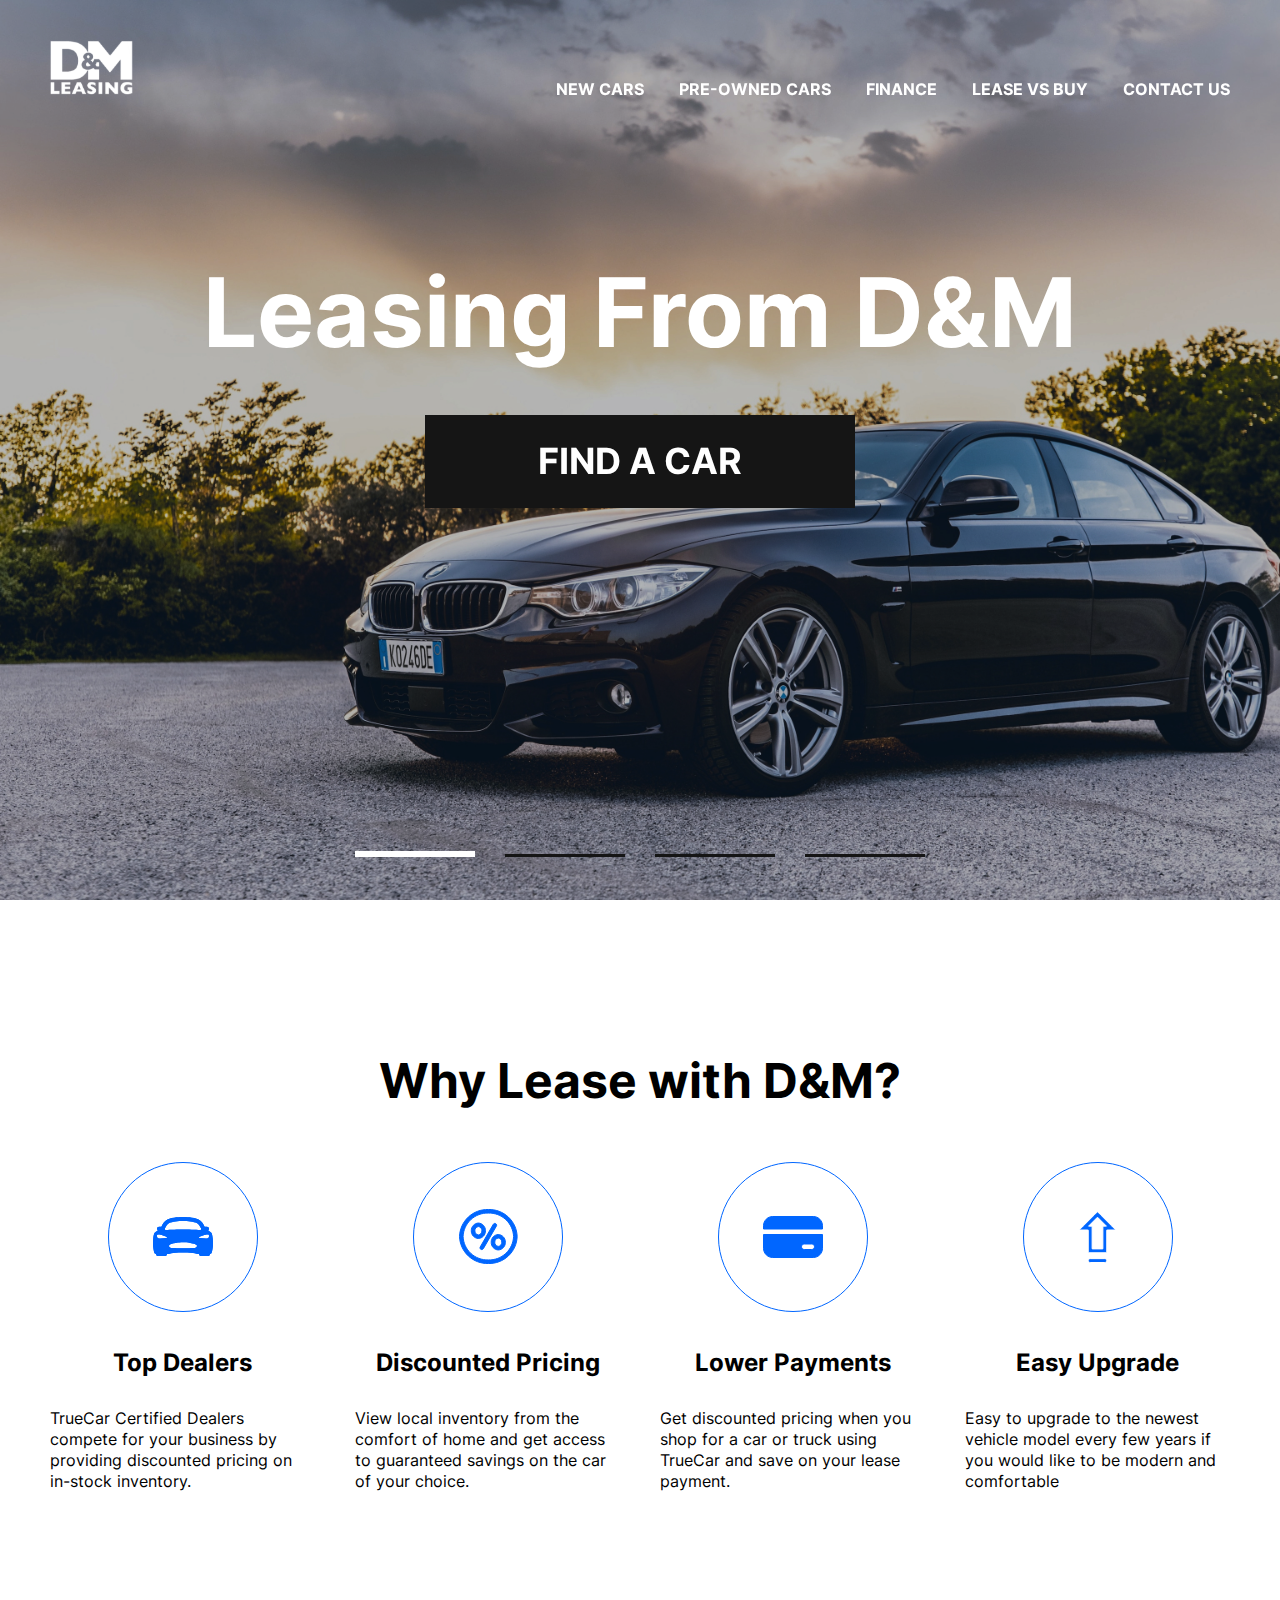
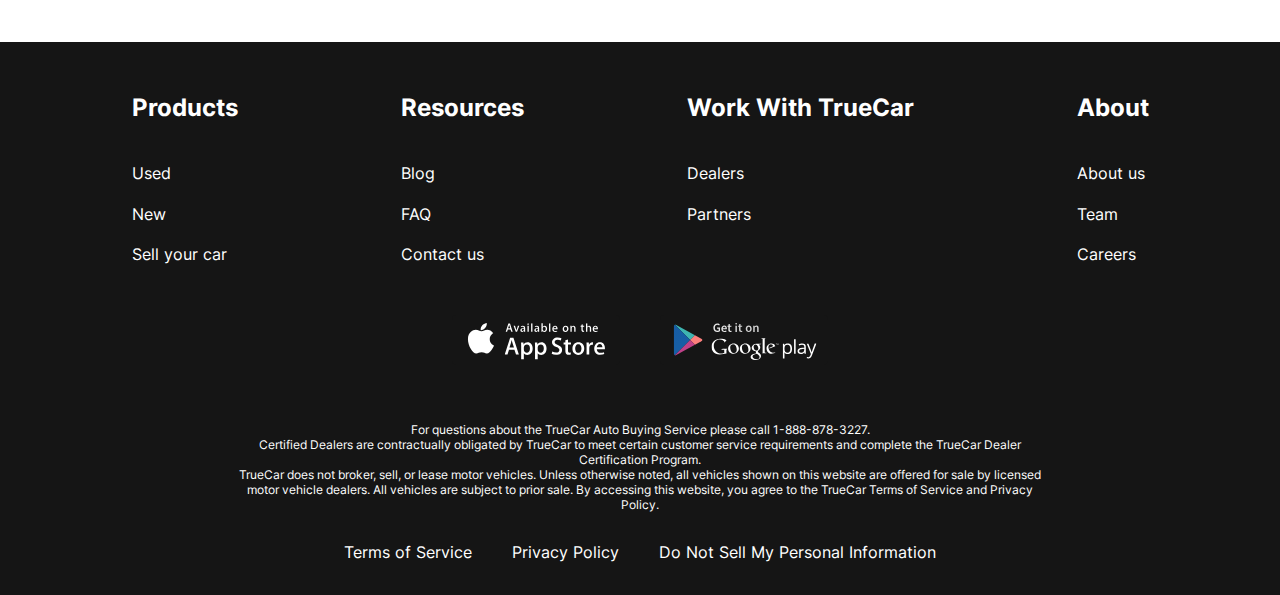
==== index.html @ b14dd138 "Added benefits" ====
<!DOCTYPE html>
<html lang="en">
<head>
    <meta charset="UTF-8">

    <title>Title</title>

    <link rel="stylesheet"
          href="https://cdn.jsdelivr.net/npm/swiper@9/swiper-bundle.min.css"/>
    <link rel="stylesheet" href="css/style.css">
</head>
<body>

<div class="wrapper">
    <header class="header header-main">
        <div class="container">
            <div class="header__inner">
                <a href="#!" class="header__logo">
                    <img src="img/svg/logo.svg" alt="Leasing From D&M" class="header__logo-img">
                </a>
                <nav class="header__menu">
                    <ul class="header__menu-list">
                        <li class="header__menu-item">
                            <a href="#!" class="header__menu-item-link">
                                NEW CARS
                            </a>
                        </li>
                        <li class="header__menu-item">
                            <a href="#!" class="header__menu-item-link">
                                PRE-OWNED CARS
                            </a>
                        </li>
                        <li class="header__menu-item">
                            <a href="#!" class="header__menu-item-link">
                                FINANCE
                            </a>
                        </li>
                        <li class="header__menu-item">
                            <a href="#!" class="header__menu-item-link">
                                LEASE VS BUY
                            </a>
                        </li>
                        <li class="header__menu-item">
                            <a href="#!" class="header__menu-item-link">
                                CONTACT US
                            </a>
                        </li>
                    </ul>
                </nav>
            </div>
        </div>
    </header>

    <main class="main">
        <section class="top">
            <div class="container">
                <h1 class="title">
                    Leasing From D&M
                </h1>
                <a href="new-cars.html" class="top__title-link">
                    FIND A CAR
                </a>
            </div>
        </section>
        <div class="top__slider">
            <div class="swiper">
                <div class="swiper-wrapper">
                    <div class="swiper-slide" style="background-image: url(img/slider-car1.jpg);"></div>
                    <div class="swiper-slide" style="background-image: url(img/slider-car2.jpg);"></div>
                    <div class="swiper-slide" style="background-image: url(img/slider-car3.jpg);"></div>
                    <div class="swiper-slide" style="background-image: url(img/slider-car4.jpg);"></div>
                </div>
                <div class="swiper-pagination"></div>
            </div>
        </div>
        <section class="benefits">
            <div class="container">
                <h2 class="second__title benefits__title">
                    Why Lease with D&M?
                </h2>
                <ul class="benefits__list">
                    <li class="benefits__item">
                        <img src="img/svg/benefits1.svg" alt="Top Dealers" class="benefits__item-img">
                        <h3 class="benefits__item-title">Top Dealers</h3>
                        <p class="benefits__item-text">TrueCar Certified Dealers compete for your business by providing
                            discounted pricing on in-stock inventory.</p>
                    </li>
                    <li class="benefits__item">
                        <img src="img/svg/benefits2.svg" alt="Discounted Pricing" class="benefits__item-img">
                        <h3 class="benefits__item-title">Discounted Pricing</h3>
                        <p class="benefits__item-text">View local inventory from the comfort of home and get access to
                            guaranteed savings on the car of your choice.</p>
                    </li>
                    <li class="benefits__item">
                        <img src="img/svg/benefits3.svg" alt="Lower Payments" class="benefits__item-img">
                        <h3 class="benefits__item-title">Lower Payments</h3>
                        <p class="benefits__item-text">Get discounted pricing when you shop for a car or truck using
                            TrueCar and save on your lease payment.</p>
                    </li>
                    <li class="benefits__item">
                        <img src="img/svg/benefits4.svg" alt="Easy Upgrade" class="benefits__item-img">
                        <h3 class="benefits__item-title">Easy Upgrade</h3>
                        <p class="benefits__item-text">Easy to upgrade to the newest vehicle model every few years if
                            you would like to be modern and comfortable</p>
                    </li>
                </ul>
            </div>
        </section>
    </main>

    <footer class="footer">
        <div class="container">
            <nav class="footer__menu">
                <ul class="footer__menu-list">
                    <li class="footer__menu-item">
                        <p class="footer__menu-title">
                            Products
                        </p>
                    </li>
                    <li class="footer__menu-item">
                        <a href="#!" class="footer__menu-item-link">
                            Used
                        </a>
                    </li>
                    <li class="footer__menu-item">
                        <a href="#!" class="footer__menu-item-link">
                            New
                        </a>
                    </li>
                    <li class="footer__menu-item">
                        <a href="#!" class="footer__menu-item-link">
                            Sell your car
                        </a>
                    </li>
                </ul>
                <ul class="footer__menu-list">
                    <li class="footer__menu-item">
                        <p class="footer__menu-title">
                            Resources
                        </p>
                    </li>
                    <li class="footer__menu-item">
                        <a href="#!" class="footer__menu-item-link">
                            Blog
                        </a>
                    </li>
                    <li class="footer__menu-item">
                        <a href="#!" class="footer__menu-item-link">
                            FAQ
                        </a>
                    </li>
                    <li class="footer__menu-item">
                        <a href="#!" class="footer__menu-item-link">
                            Contact us
                        </a>
                    </li>
                </ul>
                <ul class="footer__menu-list">
                    <li class="footer__menu-item">
                        <p class="footer__menu-title">
                            Work With TrueCar
                        </p>
                    </li>
                    <li class="footer__menu-item">
                        <a href="#!" class="footer__menu-item-link">
                            Dealers
                        </a>
                    </li>
                    <li class="footer__menu-item">
                        <a href="#!" class="footer__menu-item-link">
                            Partners
                        </a>
                    </li>
                    <li class="footer__menu-item">
                        <a href="#!" class="footer__menu-item-link">

                        </a>
                    </li>
                </ul>
                <ul class="footer__menu-list">
                    <li class="footer__menu-item">
                        <p class="footer__menu-title">
                            About
                        </p>
                    </li>
                    <li class="footer__menu-item">
                        <a href="#!" class="footer__menu-item-link">
                            About us
                        </a>
                    </li>
                    <li class="footer__menu-item">
                        <a href="#!" class="footer__menu-item-link">
                            Team
                        </a>
                    </li>
                    <li class="footer__menu-item">
                        <a href="#!" class="footer__menu-item-link">
                            Careers
                        </a>
                    </li>
                </ul>
            </nav>

            <ul class="footer__apps">
                <li class="footer__app-item">
                    <a href="#!" class="footer__app-item-link">
                        <img src="img/svg/apple-store.svg"
                             alt="Apple store link"
                             class="footer__app-item-img">
                    </a>
                </li>
                <li class="footer__app-item">
                    <a href="#!" class="footer__app-item-link">
                        <img src="img/svg/google-play.svg"
                             alt="Google play link"
                             class="footer__app-item-img">
                    </a>
                </li>
            </ul>

            <div class="footer__copy">
                <p class="footer__copy-text">
                    For questions about the TrueCar Auto Buying Service please call 1-888-878-3227. <br>
                    Certified Dealers are contractually obligated by TrueCar to meet certain customer service
                    requirements and complete the TrueCar Dealer Certification Program.
                </p>
                <p class="footer__copy-text">
                    TrueCar does not broker, sell, or lease motor vehicles. Unless otherwise noted, all vehicles shown
                    on this website are offered for sale by licensed motor vehicle dealers. All vehicles are subject to
                    prior sale. By accessing this website, you agree to the TrueCar Terms of Service and Privacy Policy.
                </p>
            </div>
            <nav class="footer__copy-nav">
                <ul class="footer__copy-nav-list">
                    <li class="footer__copy-nav-item">
                        <a href="#!" class="footer__copy-nav-item-link">
                            Terms of Service
                        </a>
                    </li>
                    <li class="footer__copy-nav-item">
                        <a href="#!" class="footer__copy-nav-item-link">
                            Privacy Policy
                        </a>
                    </li>
                    <li class="footer__copy-nav-item">
                        <a href="#!" class="footer__copy-nav-item-link">
                            Do Not Sell My Personal Information
                        </a>
                    </li>
                </ul>
            </nav>
        </div>
    </footer>
</div>

<script src="https://cdn.jsdelivr.net/npm/swiper@9/swiper-bundle.min.js"></script>
<script src="js/main.js"></script>

</body>
</html>
---- css/style.css ----
/* ############################################################### */
/* Fonts block start */
/* ############################################################### */

@font-face {
    font-display: swap; /* Check https://developer.mozilla.org/en-US/docs/Web/CSS/@font-face/font-display for other options. */
    font-family: 'Inter';
    font-style: normal;
    font-weight: 400;
    src: url('../fonts/inter-v12-latin-regular.woff2') format('woff2'), /* Chrome 36+, Opera 23+, Firefox 39+ */ url('../fonts/inter-v12-latin-regular.woff') format('woff'); /* Chrome 5+, Firefox 3.6+, IE 9+, Safari 5.1+ */
}

@font-face {
    font-display: swap; /* Check https://developer.mozilla.org/en-US/docs/Web/CSS/@font-face/font-display for other options. */
    font-family: 'Inter';
    font-style: normal;
    font-weight: 700;
    src: url('../fonts/inter-v12-latin-700.woff2') format('woff2'), /* Chrome 36+, Opera 23+, Firefox 39+ */ url('../fonts/inter-v12-latin-700.woff') format('woff'); /* Chrome 5+, Firefox 3.6+, IE 9+, Safari 5.1+ */
}

/* ############################################################### */
/* Fonts block end */
/* ############################################################### */

/* ############################################################### */
/* Reset block end */
/* ############################################################### */

/* http://meyerweb.com/eric/tools/css/reset/
   v2.0 | 20110126
   License: none (public domain)
*/

html, body, div, span, applet, object, iframe,
h1, h2, h3, h4, h5, h6, p, blockquote, pre,
a, abbr, acronym, address, big, cite, code,
del, dfn, em, img, ins, kbd, q, s, samp,
small, strike, strong, sub, sup, tt, var,
b, u, i, center,
dl, dt, dd, ol, ul, li,
fieldset, form, label, legend,
table, caption, tbody, tfoot, thead, tr, th, td,
article, aside, canvas, details, embed,
figure, figcaption, footer, header, hgroup,
menu, nav, output, ruby, section, summary,
time, mark, audio, video {
    margin: 0;
    padding: 0;
    border: 0;
    font-size: 100%;
    vertical-align: baseline;
}

/* HTML5 display-role reset for older browsers */
article, aside, details, figcaption, figure,
footer, header, hgroup, menu, nav, section {
    display: block;
}

a {
    text-decoration: none;
}

ol, ul {
    list-style: none;
}

blockquote, q {
    quotes: none;
}

blockquote:before, blockquote:after,
q:before, q:after {
    content: '';
}

table {
    border-collapse: collapse;
    border-spacing: 0;
}


html {
    box-sizing: border-box;
}

*, *::after, *::before {
    box-sizing: inherit;
}

/* ############################################################### */
/* Reset block end */
/* ############################################################### */

/* ############################################################### */
/* Main blocks start */
/* ############################################################### */

html,
body {
    height: 100%;
}

body {
    line-height: 1.3;
    font-family: 'Inter', serif;
    font-size: 16px;
    font-weight: 400;
}

.wrapper {
    min-height: 100%;
    display: flex;
    flex-direction: column;
}

.second__title {
    margin-bottom: 50px;
    font-size: 48px;
    font-weight: 700;
    text-align: center;
}

.main {
    flex-grow: 1;
}

.container {
    max-width: 1200px;
    margin: 0 auto;
    padding: 0 10px;
}

/* ############################################################### */
/* Main blocks end */
/* ############################################################### */

/* ############################################################### */
/* Header block start */
/* ############################################################### */

.header__inner {
    padding-top: 40px;
    padding-bottom: 45px;
    display: flex;
    flex-wrap: wrap;
    justify-content: space-between;
    align-items: flex-end;
}

.header {
    background-color: #151515;
}

.header-main {
    background-color: transparent;
    position: absolute;
    z-index: 5;
    left: 0;
    right: 0;
}

.header__menu-list {
    display: flex;
    flex-wrap: wrap;
    gap: 35px;
}

.header__menu-item-link {
    color: white;
    font-weight: 700;
    font-size: 16px;
    line-height: 19px;
    text-transform: uppercase;
}


/* ############################################################### */
/* Header block end */
/* ############################################################### */

/* ############################################################### */
/* Footer block start */
/* ############################################################### */


.footer {
    background-color: #151515;
    padding: 50px 0 32px;
    color: white;
}

.footer__menu {
    display: flex;
    flex-wrap: wrap;
    justify-content: space-around;
    margin-bottom: 50px;
}

.footer__menu-title {
    font-weight: 700;
    font-size: 24px;
    color: white;
    padding-bottom: 20px;
}

.footer__menu-list {
    max-width: 250px;
}

.footer__menu-item-link {
    color: white;
}

.footer__menu-item + .footer__menu-item {
    /*padding-top: 20px;*/
}

.footer__menu-item {
    padding-top: 20px;
}

.footer__menu-item:first-child {
    padding-top: 0;
}

.footer__apps {
    display: flex;
    flex-wrap: wrap;
    justify-content: center;
    gap: 40px;
    margin-bottom: 52px;
}

.footer__copy {
    max-width: 806px;
    margin: 0 auto 30px;
    text-align: center;
}

.footer__copy-text {
    font-size: 12px;
    line-height: 15px;
}

.footer__copy-nav-list {
    display: flex;
    flex-wrap: wrap;
    justify-content: center;
    gap: 40px;
}

.footer__copy-nav-item-link {
    color: white;
}

/* ############################################################### */
/* Footer block end */
/* ############################################################### */

/* ############################################################### */
/* Top block start */
/* ############################################################### */

.top {
    color: white;
    padding-top: 250px;
    padding-bottom: 50px;
    text-align: center;
    position: absolute;
    z-index: 5;
    left: 0;
    right: 0;

}

.title {
    padding-bottom: 40px;
    font-size: 96px;
    font-weight: 700;
}

.top__title-link {
    background-color: #151515;
    padding: 23px;
    max-width: 430px;
    width: 100%;
    display: inline-block;
    text-transform: uppercase;
    font-size: 36px;
    font-weight: 700;
    color: white;
}

.swiper::after {
    content: '';
    background: rgba(21, 21, 21, .3);
    position: absolute;
    z-index: 5;
    left: 0;
    right: 0;
    bottom: 0;
    top: 0;
}


.swiper-slide {
    background-repeat: no-repeat;
    background-size: cover;
    background-position: center;
    height: 100vh;
}

.swiper-pagination-bullet {
    width: 120px;
    height: 3px;
    background-color: #151515;
    border-radius: 0;
    opacity: 1;
    /*margin: 0 15px !important;*/
}

.swiper-pagination-bullet-active {
    height: 6px;
    background-color: white;
}

.swiper-pagination-horizontal.swiper-pagination-bullets .swiper-pagination-bullet {
    margin: 0 15px;
}

.swiper-pagination-bullets.swiper-pagination-horizontal {
    bottom: 38px;
}

/* ############################################################### */
/* Top block end */
/* ############################################################### */


/* ############################################################### */
/* Benefits block start */
/* ############################################################### */

.benefits {
    padding: 150px 0;
}

.benefits__list {
    display: grid;
    grid-template-columns: repeat(4, 1fr);
    gap: 40px;
    text-align: center;
}

.benefits__item-img {
    margin-bottom: 30px;
}

.benefits__item-title {
    margin-bottom: 30px;
    font-size: 24px;
    font-weight: 700;
}

.benefits__item-text{
    text-align: left;
}

/* ############################################################### */
/* Benefits block end */
/* ############################################################### */
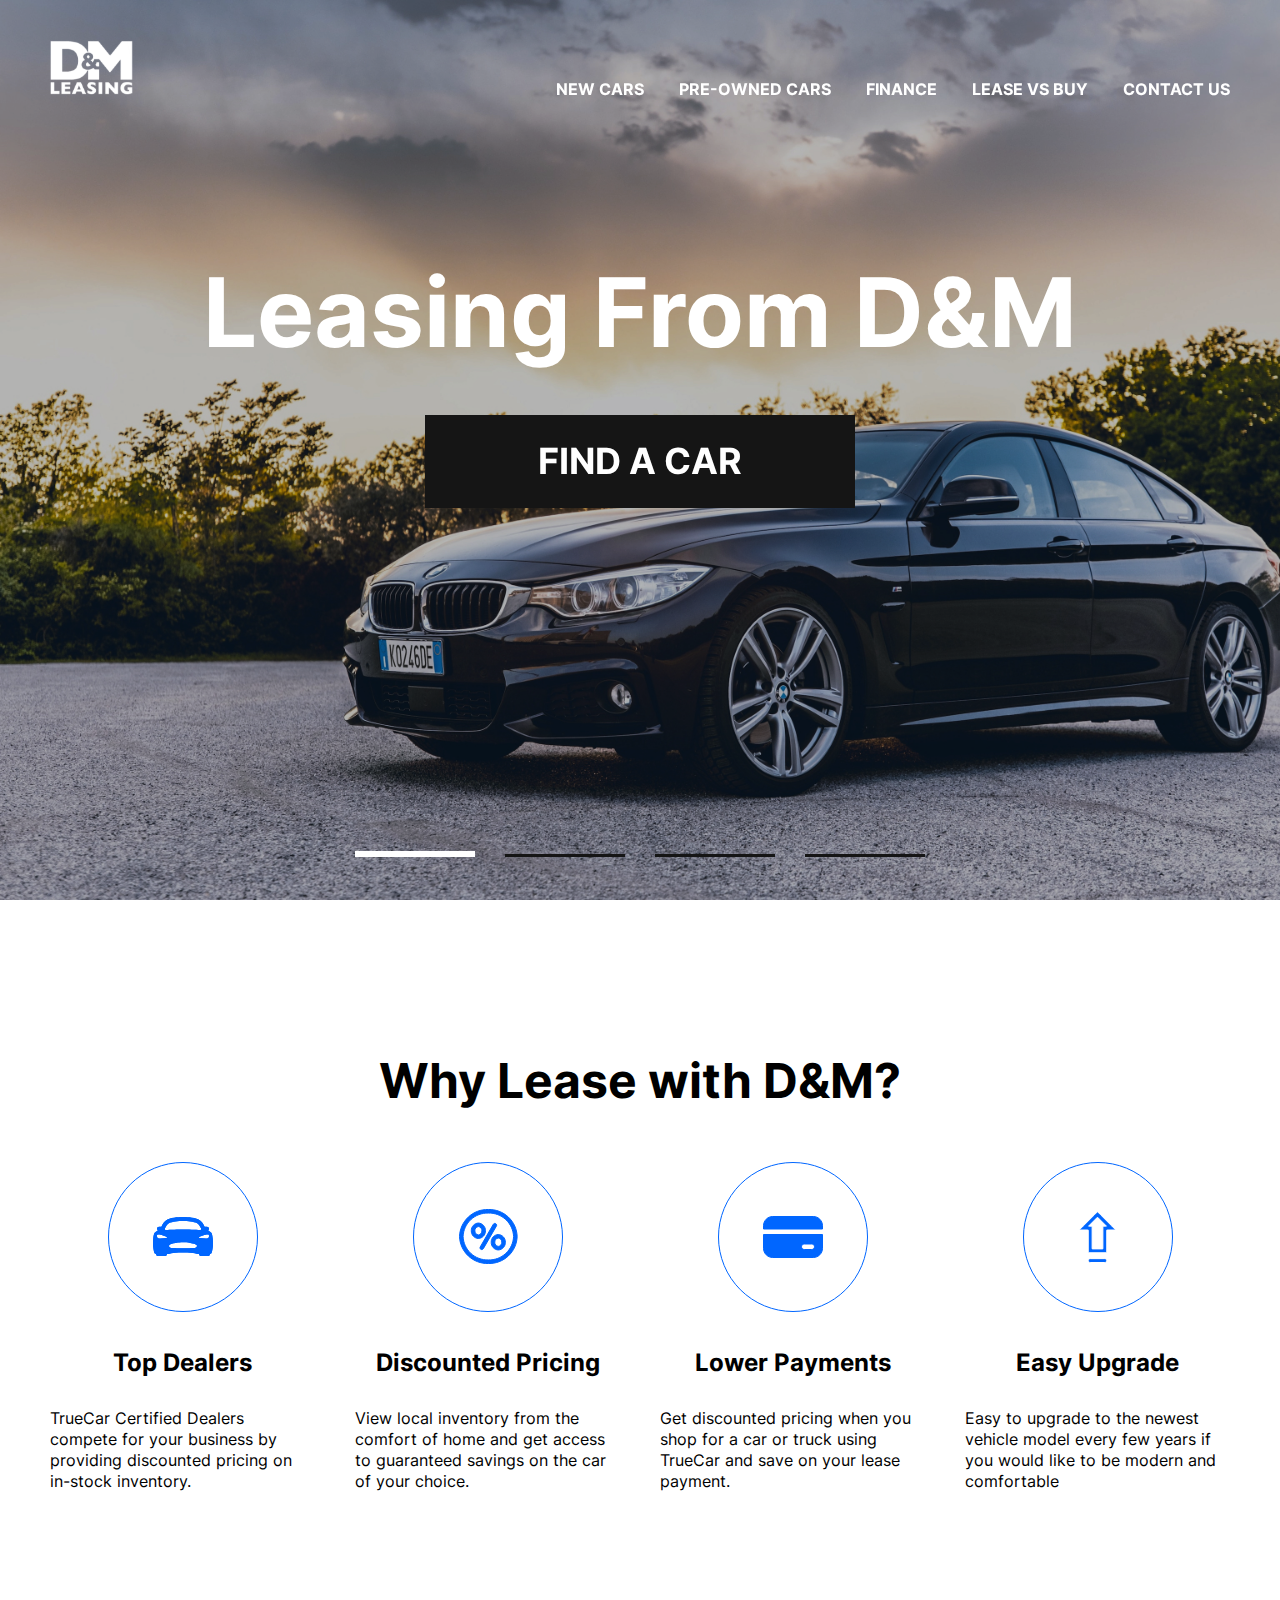
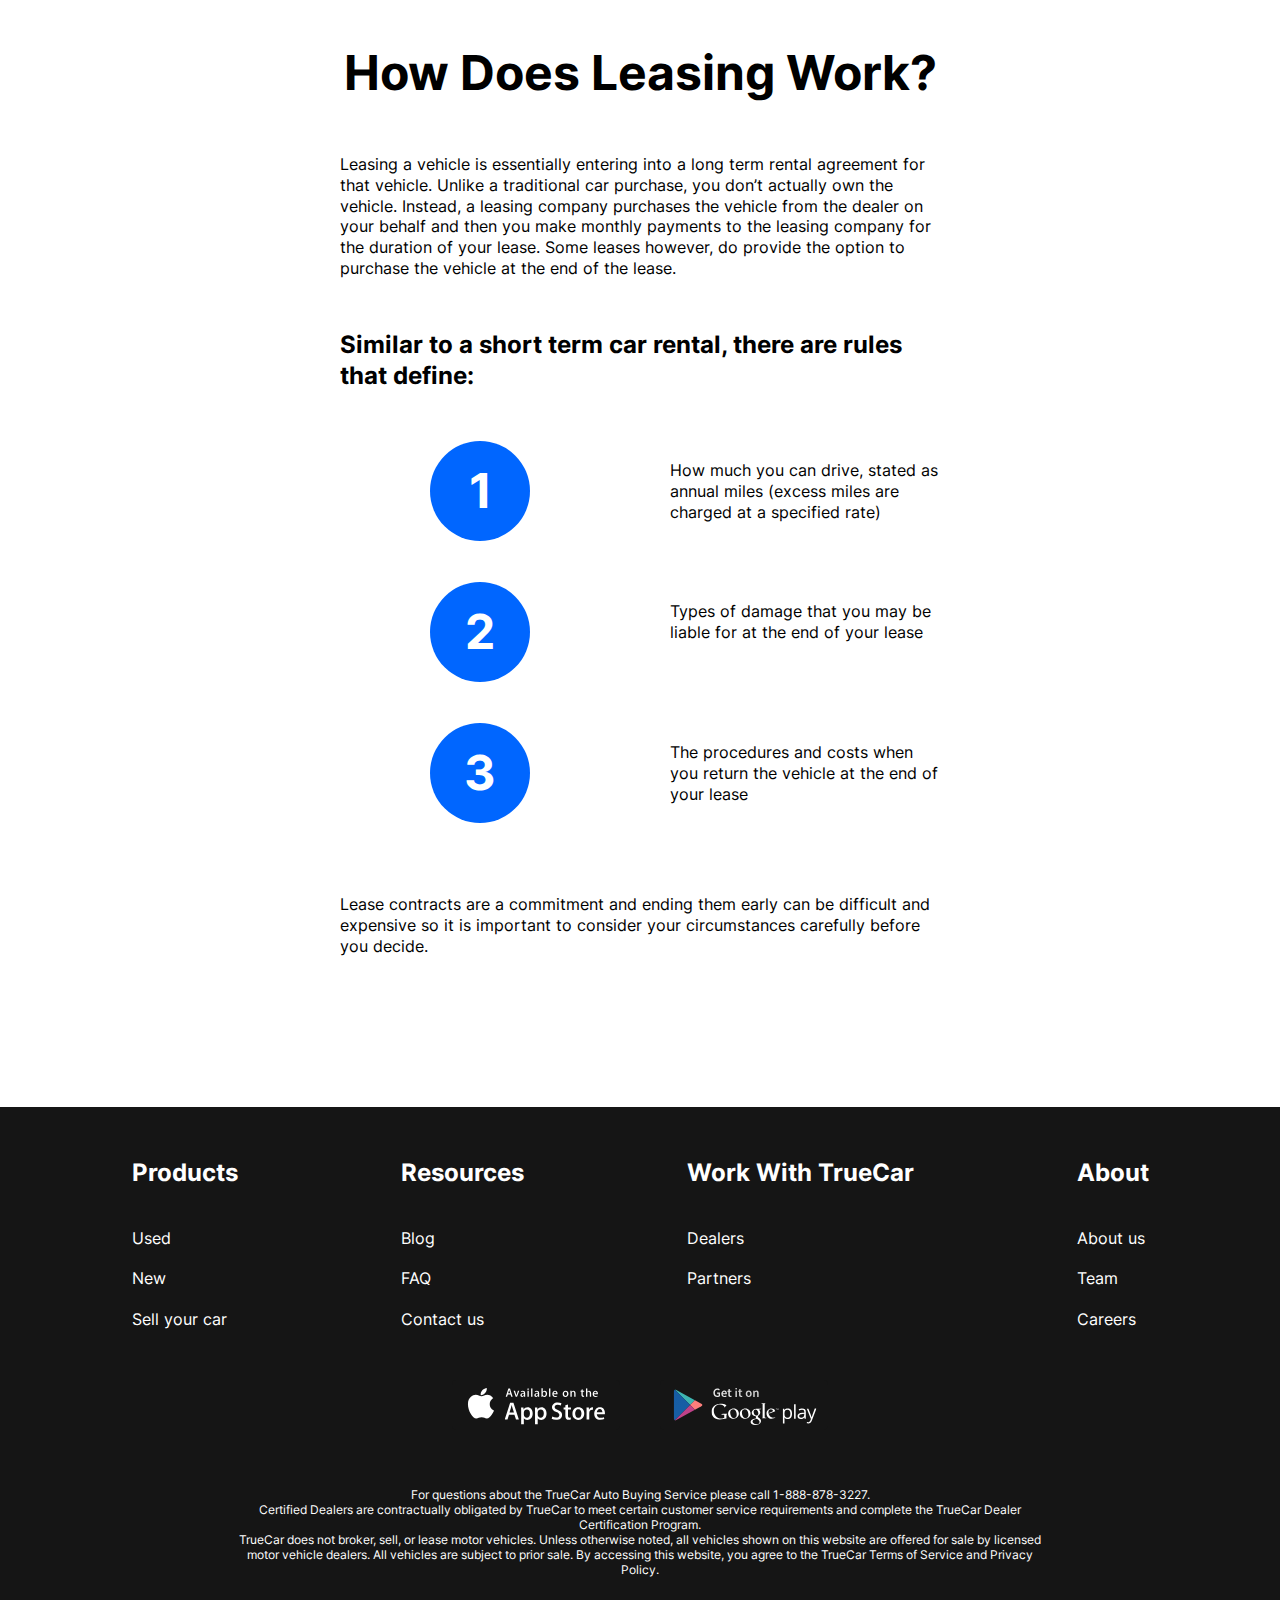
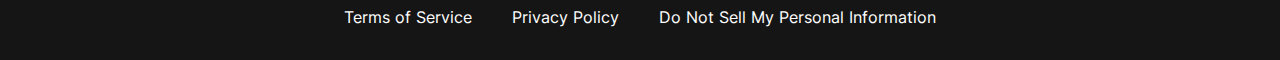
==== commit 43384300: "Added workflow" ====
--- a/index.html
+++ b/index.html
@@ -104,6 +104,41 @@
                             you would like to be modern and comfortable</p>
                     </li>
                 </ul>
+            </div>
+        </section>
+        <section class="workflow">
+            <div class="container">
+                <div class="workflow__inner">
+                    <h2 class="second__title workflow__title">
+                        How Does Leasing Work?
+                    </h2>
+                    <p class="workflow__text">
+                        Leasing a vehicle is essentially entering into a long term rental agreement for that vehicle.
+                        Unlike a traditional car purchase, you don’t actually own the vehicle. Instead, a leasing
+                        company purchases the vehicle from the dealer on your behalf and then you make monthly payments
+                        to the leasing company for the duration of your lease. Some leases however, do provide the
+                        option to purchase the vehicle at the end of the lease.
+                    </p>
+                    <h4 class="workflow__mini-title">
+                        Similar to a short term car rental, there are rules that define:
+                    </h4>
+                    <ol class="workflow__list">
+                        <li class="workflow__list-item">
+                            How much you can drive, stated as annual miles (excess miles are charged at a specified
+                            rate)
+                        </li>
+                        <li class="workflow__list-item">
+                            Types of damage that you may be liable for at the end of your lease
+                        </li>
+                        <li class="workflow__list-item">
+                            The procedures and costs when you return the vehicle at the end of your lease
+                        </li>
+                    </ol>
+                    <p class="workflow__text">
+                        Lease contracts are a commitment and ending them early can be difficult and expensive so it is
+                        important to consider your circumstances carefully before you decide.
+                    </p>
+                </div>
             </div>
         </section>
     </main>
--- a/css/style.css
+++ b/css/style.css
@@ -363,10 +363,71 @@
     font-weight: 700;
 }
 
-.benefits__item-text{
+.benefits__item-text {
     text-align: left;
 }
 
 /* ############################################################### */
 /* Benefits block end */
 /* ############################################################### */
+
+
+/* ############################################################### */
+/* Workflow block start */
+/* ############################################################### */
+
+.workflow {
+    padding-bottom: 150px;
+}
+
+.workflow__inner {
+    max-width: 600px;
+    margin: 0 auto;
+}
+
+.workflow__mini-title {
+    font-size: 24px;
+    font-weight: 700;
+    padding-top: 50px;
+}
+
+.workflow__list {
+    padding: 50px 0 70px;
+    counter-reset: Counter;
+}
+
+.workflow__list-item {
+    width: 270px;
+    position: relative;
+    margin-left: auto;
+    box-sizing: content-box;
+    padding: 19px 0 19px 240px;
+    min-height: 63px;
+}
+
+.workflow__list-item + .workflow__list-item {
+    margin-top: 40px;
+}
+
+.workflow__list-item::before {
+    counter-increment: Counter;
+    content: counter(Counter);
+    display: flex;
+    position: absolute;
+    justify-content: center;
+    align-items: center;
+    font-size: 48px;
+    font-weight: 700;
+    background-color: #0066FF;
+    width: 100px;
+    height: 100px;
+    border-radius: 50%;
+    left: 0;
+    top: 0;
+    color: white;
+
+}
+
+/* ############################################################### */
+/* Workflow block end */
+/* ############################################################### */
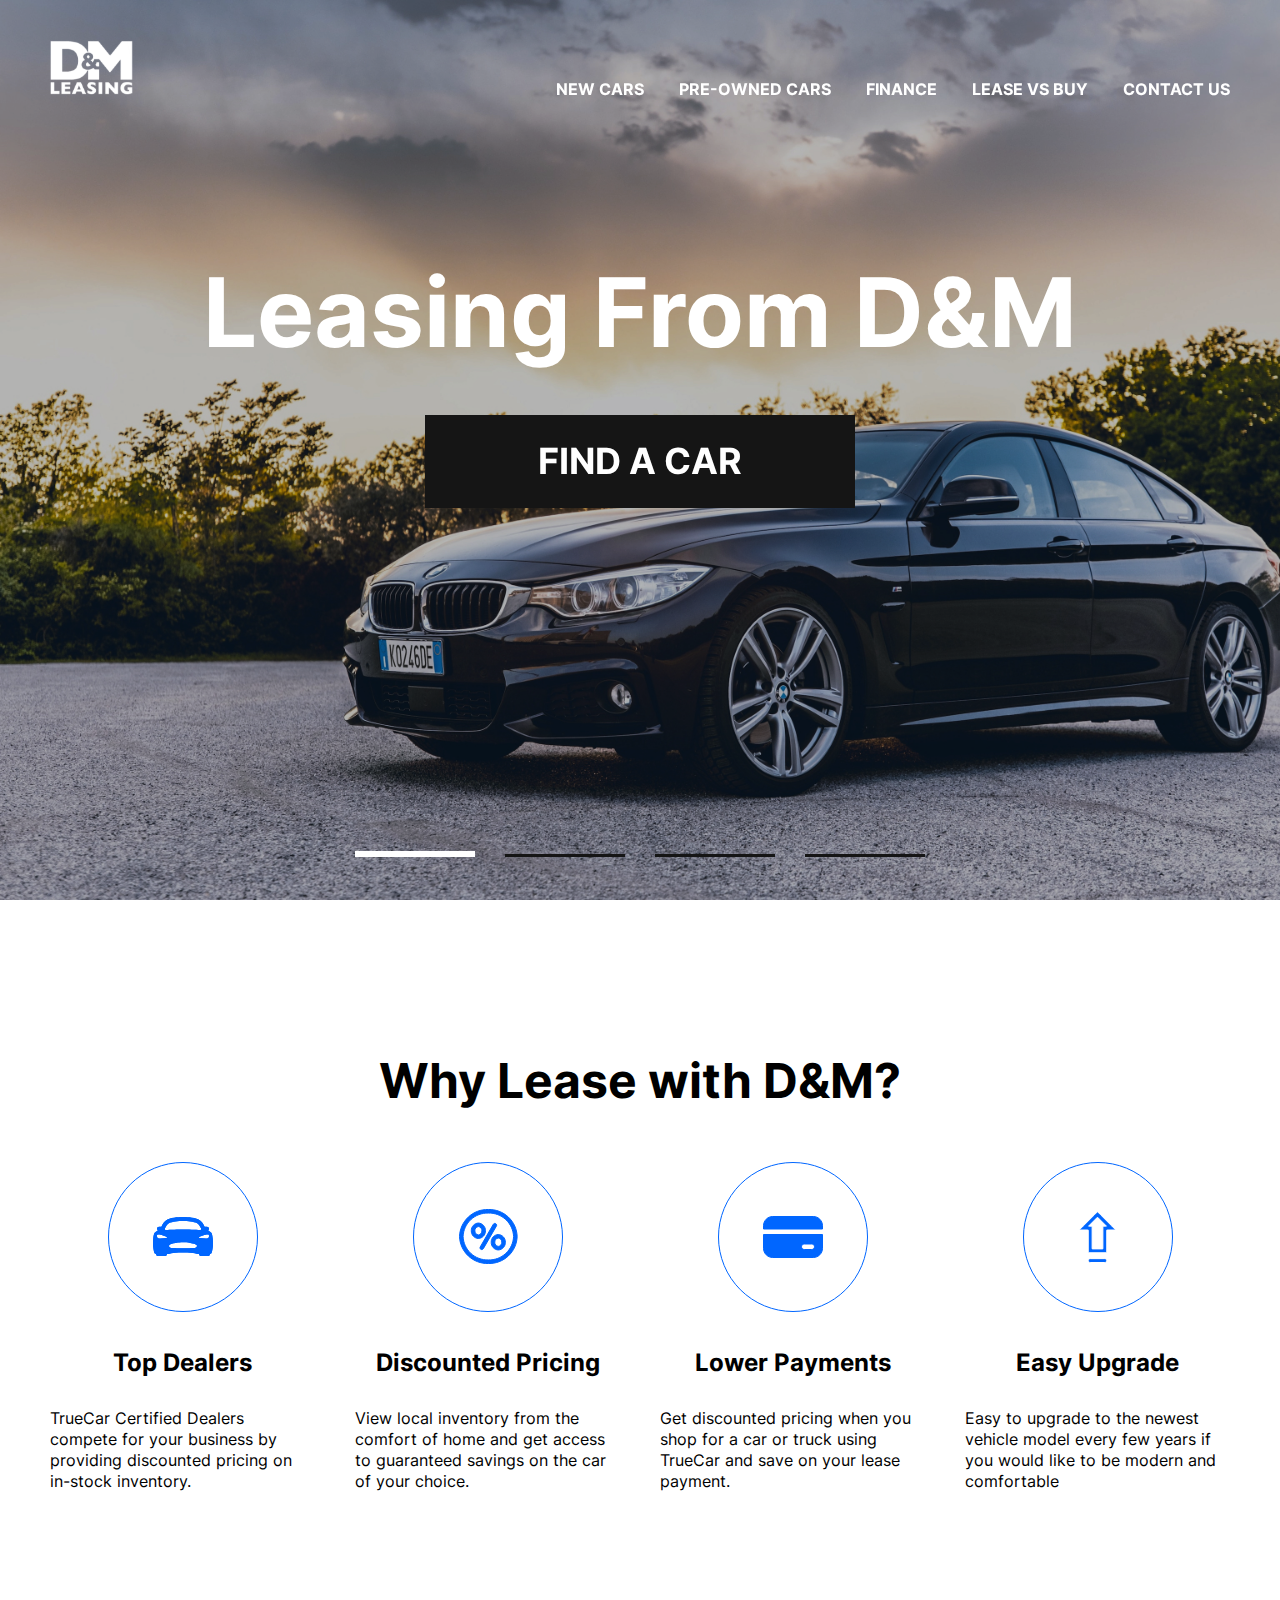
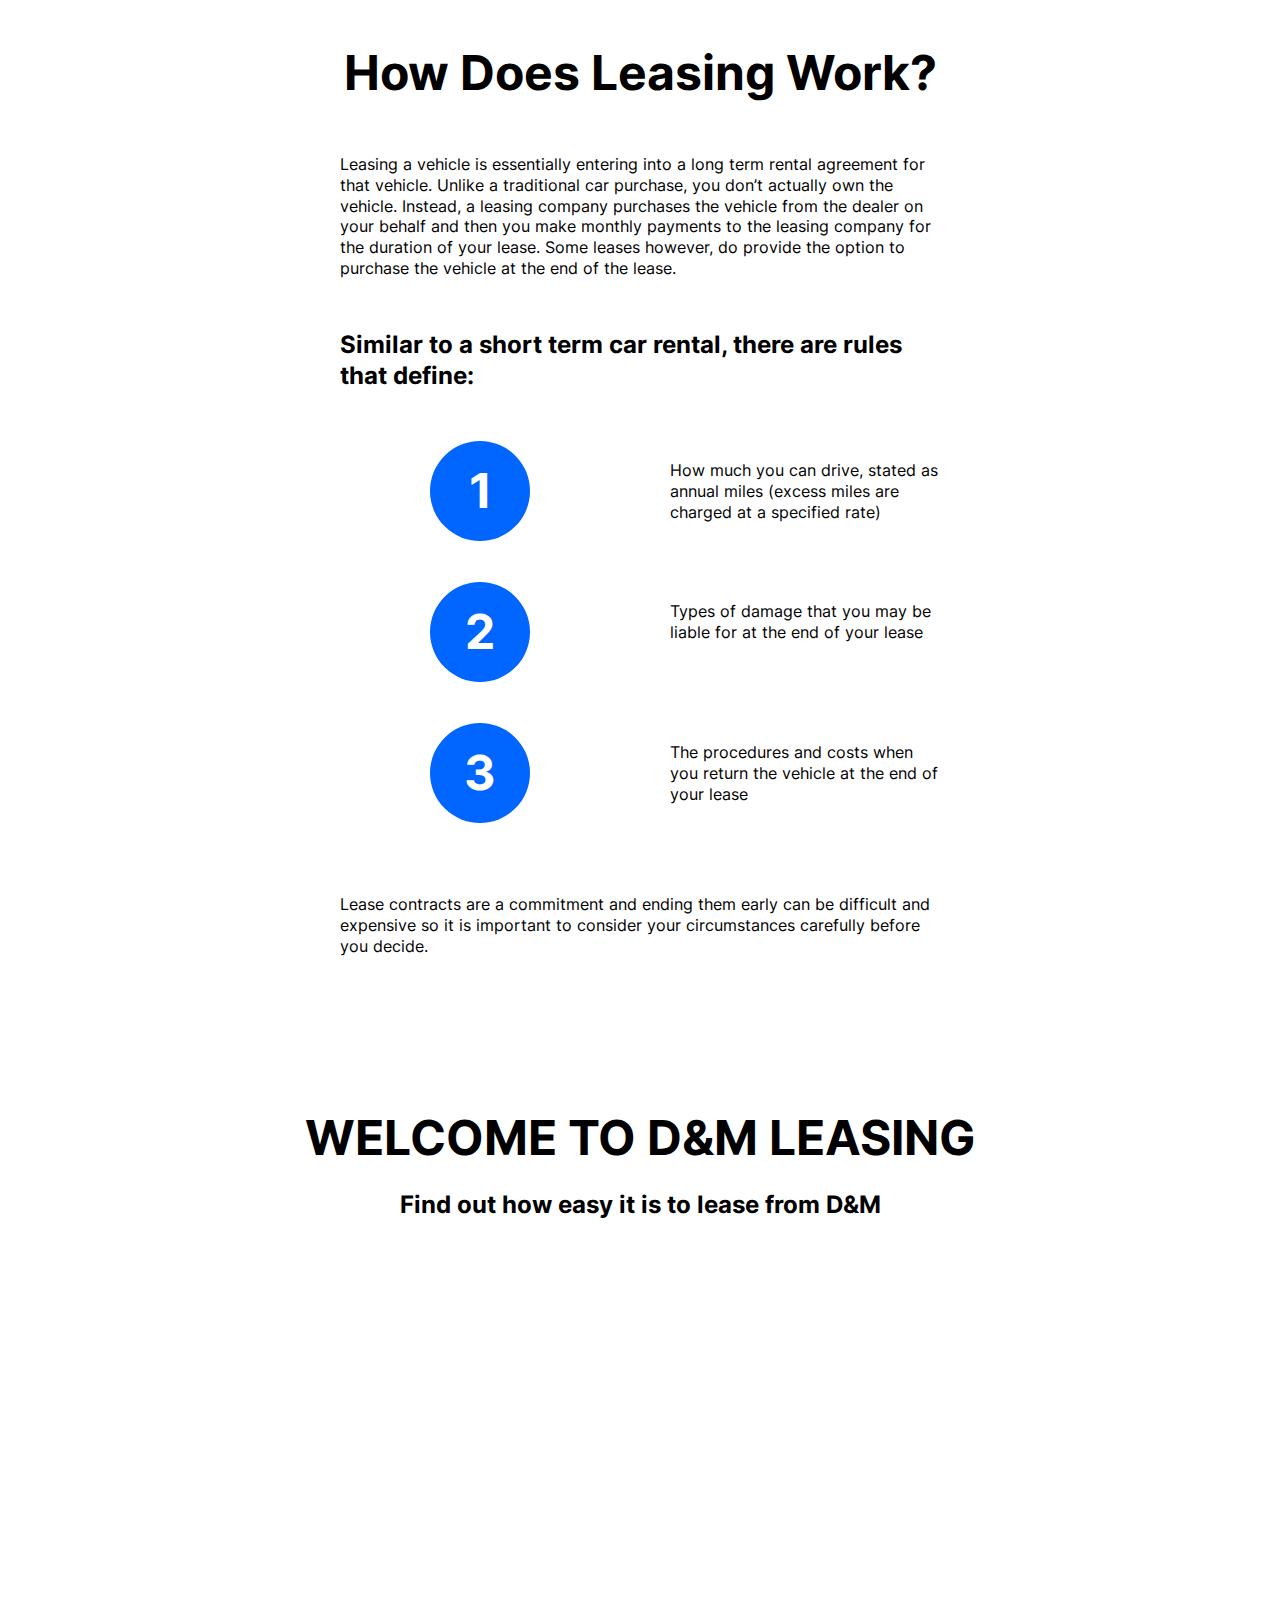
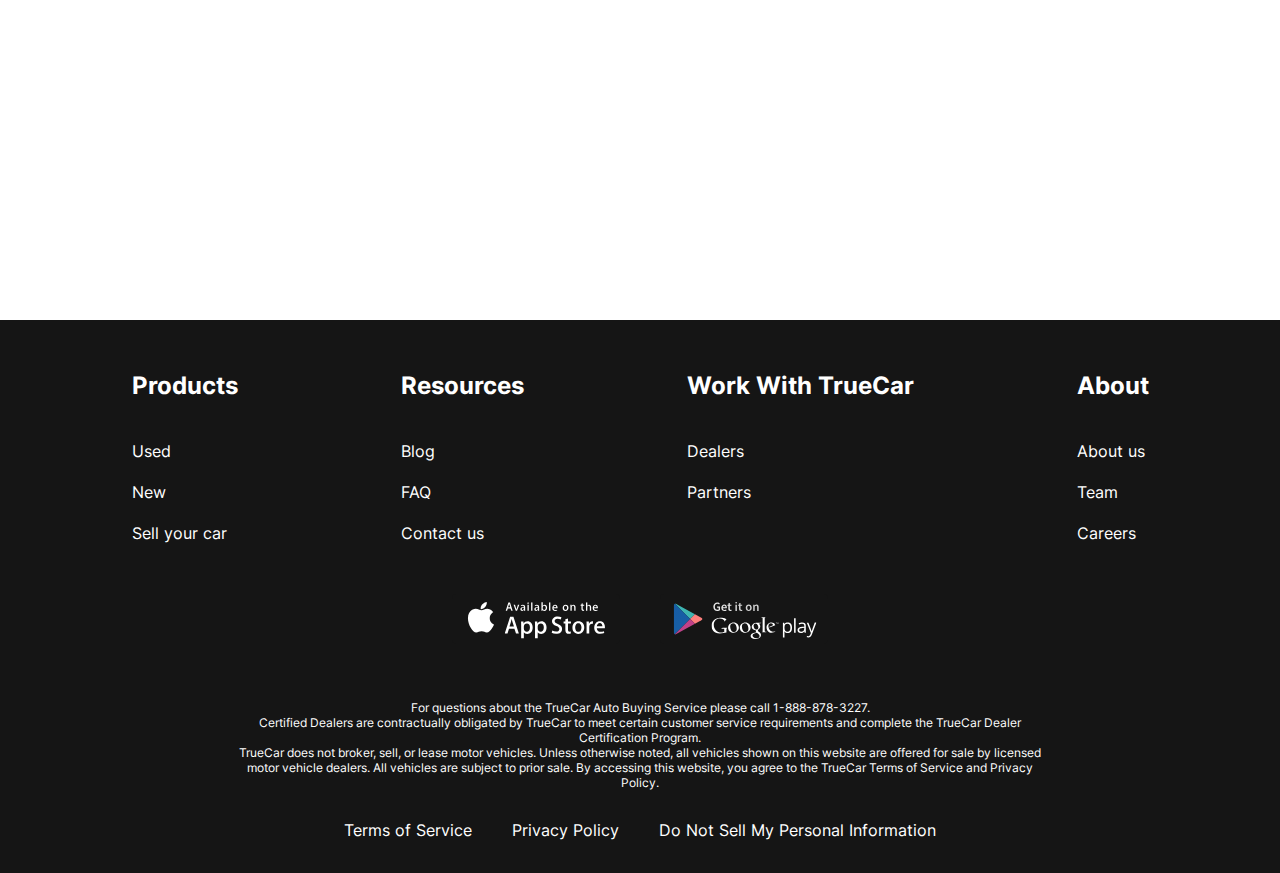
==== commit 032f666c: "Added welcome video" ====
--- a/index.html
+++ b/index.html
@@ -141,6 +141,22 @@
                 </div>
             </div>
         </section>
+        <section class="welcome-video">
+            <div class="container">
+                <h2 class="second__title welcome-video__title">
+                    WELCOME TO D&M LEASING
+                </h2>
+                <p class="welcome-video__text">
+                    Find out how easy it is to lease from D&M
+                </p>
+                <iframe width="1000" height="500"
+                        class="welcome-video__video"
+                        src="https://www.youtube.com/embed/1RBpS2SXwi4"
+                        title="YouTube video player"
+                        allow="accelerometer; autoplay; clipboard-write; encrypted-media; gyroscope; picture-in-picture; web-share"
+                        allowfullscreen></iframe>
+            </div>
+        </section>
     </main>
 
     <footer class="footer">
--- a/css/style.css
+++ b/css/style.css
@@ -431,3 +431,33 @@
 /* ############################################################### */
 /* Workflow block end */
 /* ############################################################### */
+
+/* ############################################################### */
+/* Welcome-video block start */
+/* ############################################################### */
+
+
+.welcome-video {
+    padding-bottom: 150px;
+}
+
+.welcome-video__title {
+    margin-bottom: 20px;
+}
+
+.welcome-video__text {
+    font-size: 24px;
+    font-weight: 700;
+    margin-bottom: 50px;
+    text-align: center;
+}
+
+.welcome-video__video {
+    margin: 0 auto;
+    display: block;
+}
+
+
+/* ############################################################### */
+/* Welcome-video block end */
+/* ############################################################### */
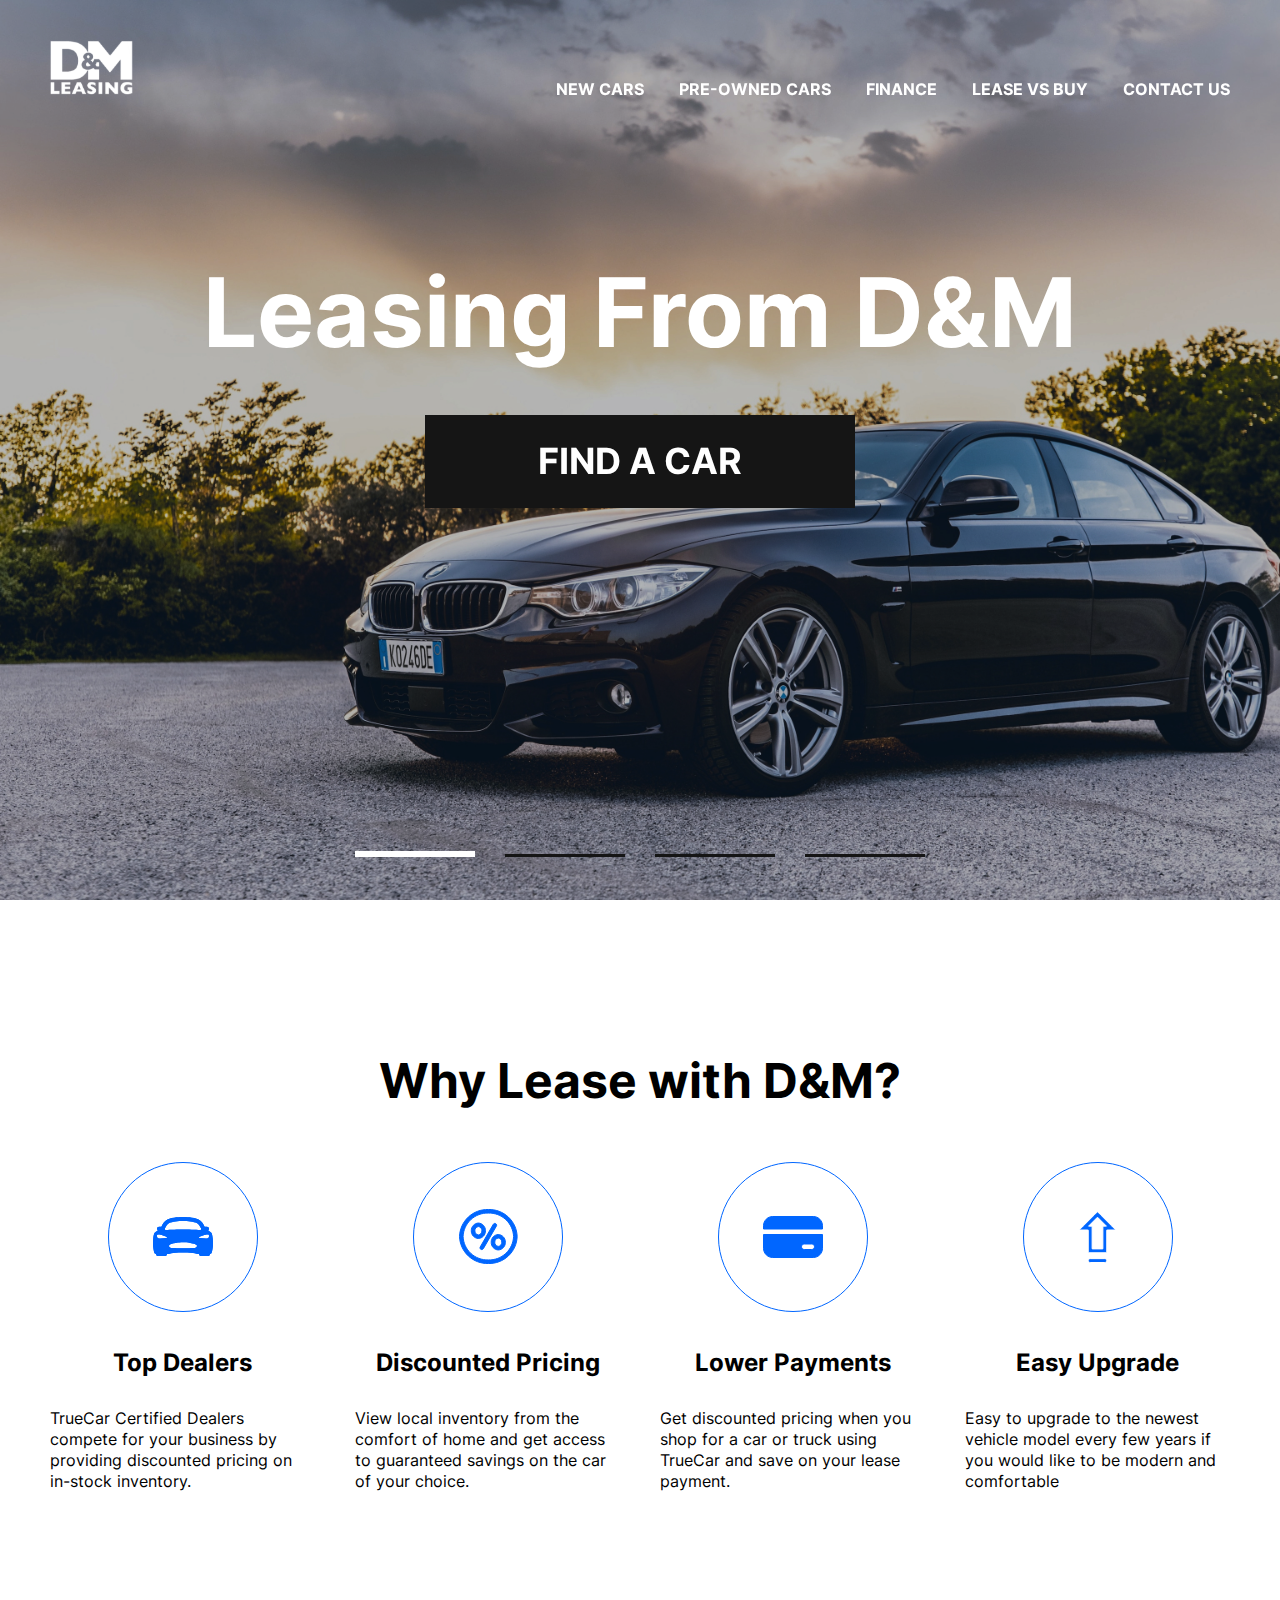
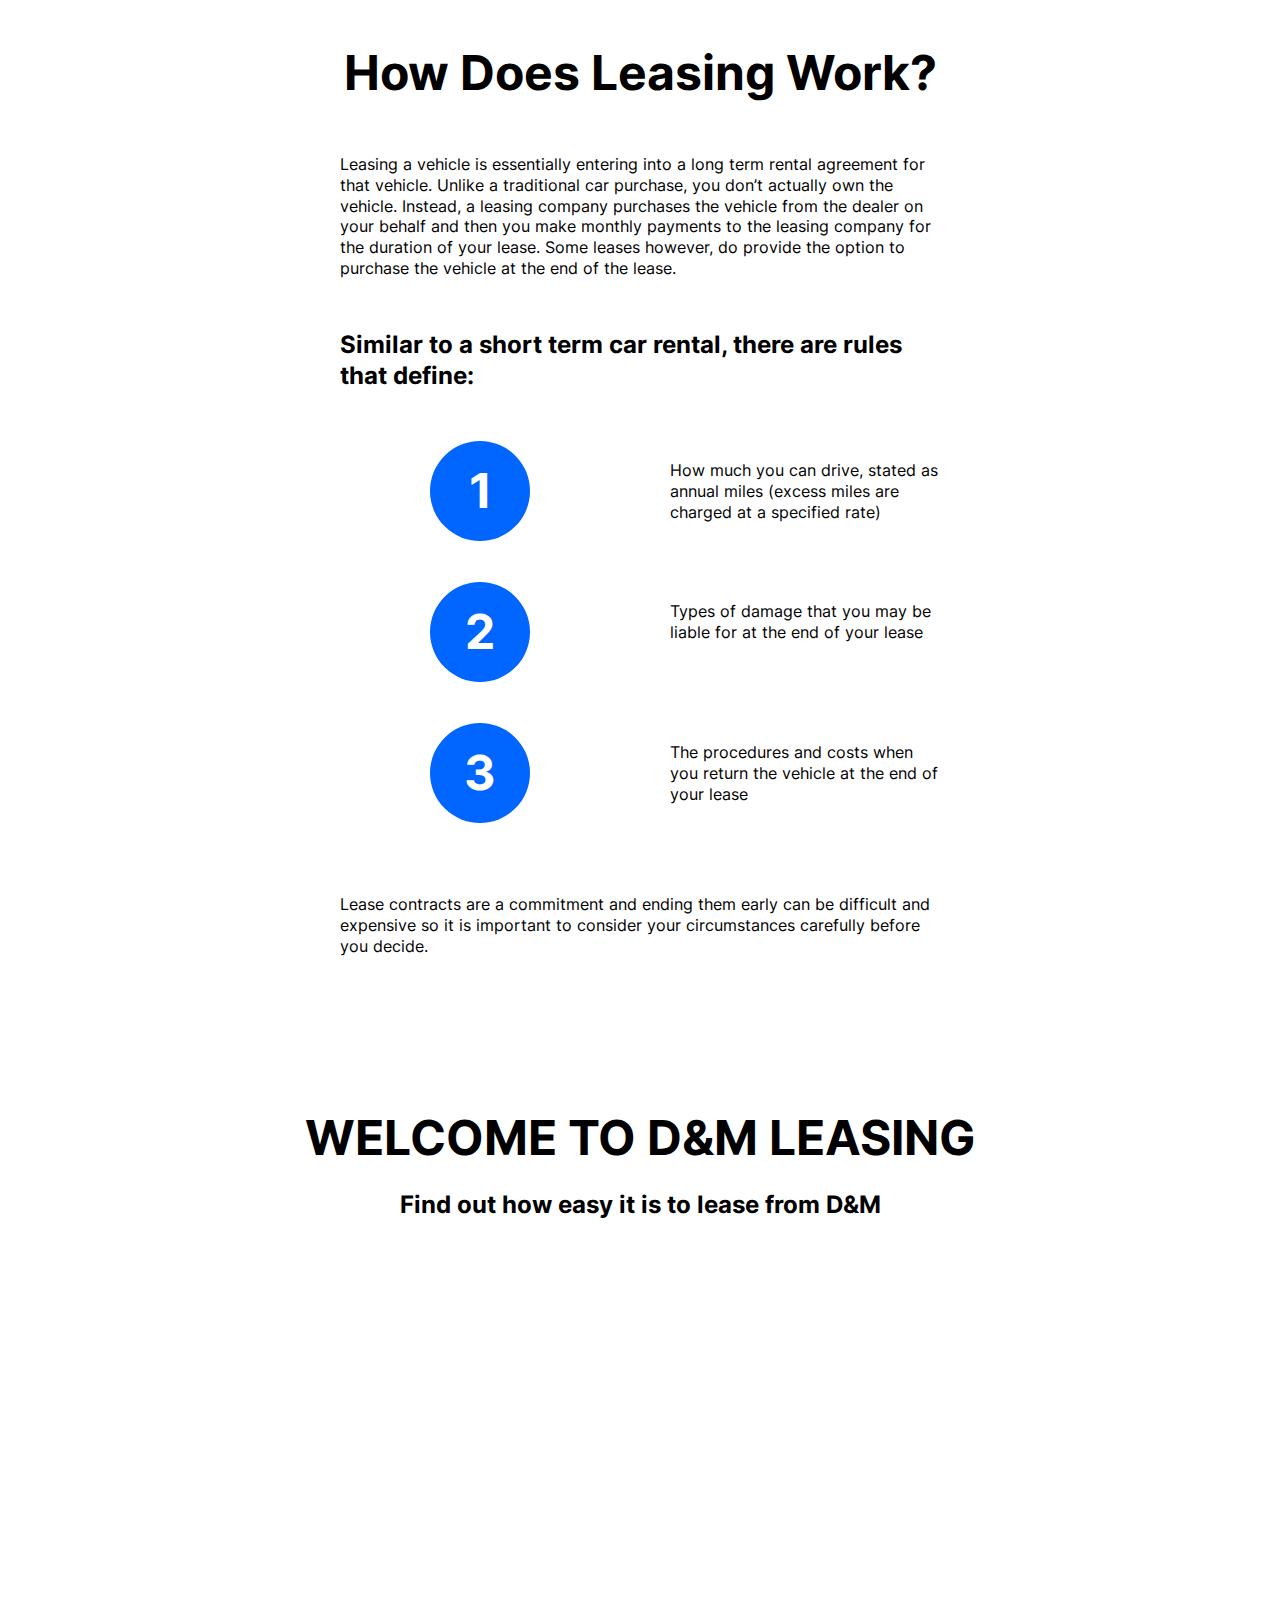
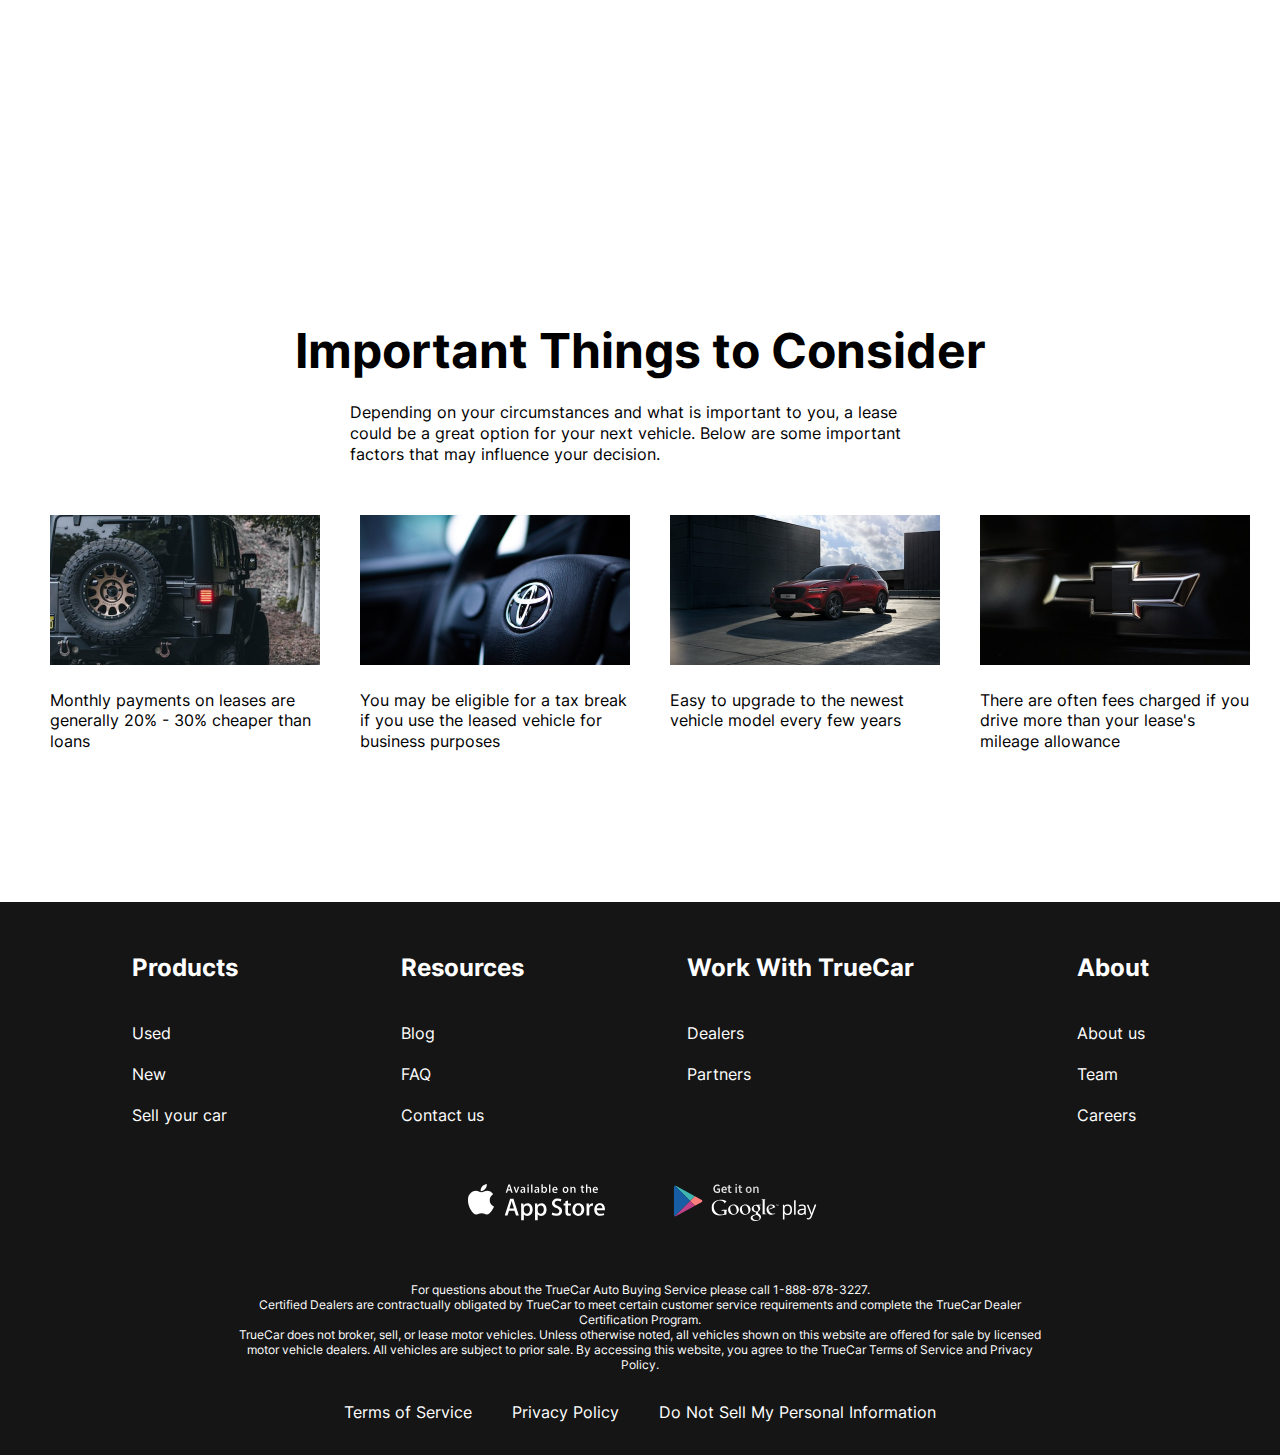
==== commit 99c54285: "Added block considerations. Completed index.html" ====
--- a/index.html
+++ b/index.html
@@ -157,6 +157,52 @@
                         allowfullscreen></iframe>
             </div>
         </section>
+        <section class="considerations">
+            <div class="container">
+                <h2 class="second__title considerations__title">
+                    Important Things to Consider
+                </h2>
+                <p class="considerations__text">
+                    Depending on your circumstances and what is important to you, a lease could be a great option for
+                    your next vehicle. Below are some important factors that may influence your decision.
+                </p>
+                <ul class="considerations__list">
+                    <li class="considerations__item">
+                        <img src="img/considerations1.jpg"
+                             alt="Considerations-image 1"
+                             class="considerations__item-img">
+                        <p class="considerations__item-text">
+                            Monthly payments on leases are generally 20% - 30% cheaper than loans
+                        </p>
+                    </li>
+                    <li class="considerations__item">
+                        <img src="img/considerations2.jpg"
+                             alt="Considerations-image 2"
+                             class="considerations__item-img">
+                        <p class="considerations__item-text">
+                            You may be eligible for a tax break if you use the leased vehicle for business purposes
+                        </p>
+                    </li>
+                    <li class="considerations__item">
+                        <img src="img/considerations3.jpg"
+                             alt="Considerations-image 3"
+                             class="considerations__item-img">
+                        <p class="considerations__item-text">
+                            Easy to upgrade to the newest vehicle model every few years
+                        </p>
+                    </li>
+                    <li class="considerations__item">
+                        <img src="img/considerations4.jpg"
+                             alt="Considerations-image 4"
+                             class="considerations__item-img">
+                        <p class="considerations__item-text">
+                            There are often fees charged if you drive more than your lease's mileage allowance
+                        </p>
+                    </li>
+                </ul>
+
+            </div>
+        </section>
     </main>
 
     <footer class="footer">
--- a/css/style.css
+++ b/css/style.css
@@ -436,7 +436,6 @@
 /* Welcome-video block start */
 /* ############################################################### */
 
-
 .welcome-video {
     padding-bottom: 150px;
 }
@@ -457,7 +456,38 @@
     display: block;
 }
 
-
 /* ############################################################### */
 /* Welcome-video block end */
 /* ############################################################### */
+
+
+/* ############################################################### */
+/* Considerations block start */
+/* ############################################################### */
+
+.considerations {
+    padding-bottom: 150px;
+}
+
+.considerations__title {
+    margin-bottom: 20px;
+}
+
+.considerations__text {
+    margin: 0 auto 50px;
+    max-width: 580px;
+}
+
+.considerations__list {
+    display: grid;
+    grid-template-columns: repeat(4, 1fr);
+    gap: 40px;
+}
+
+.considerations__item-img {
+    margin-bottom: 20px;
+}
+
+/* ############################################################### */
+/* Considerations block end */
+/* ############################################################### */
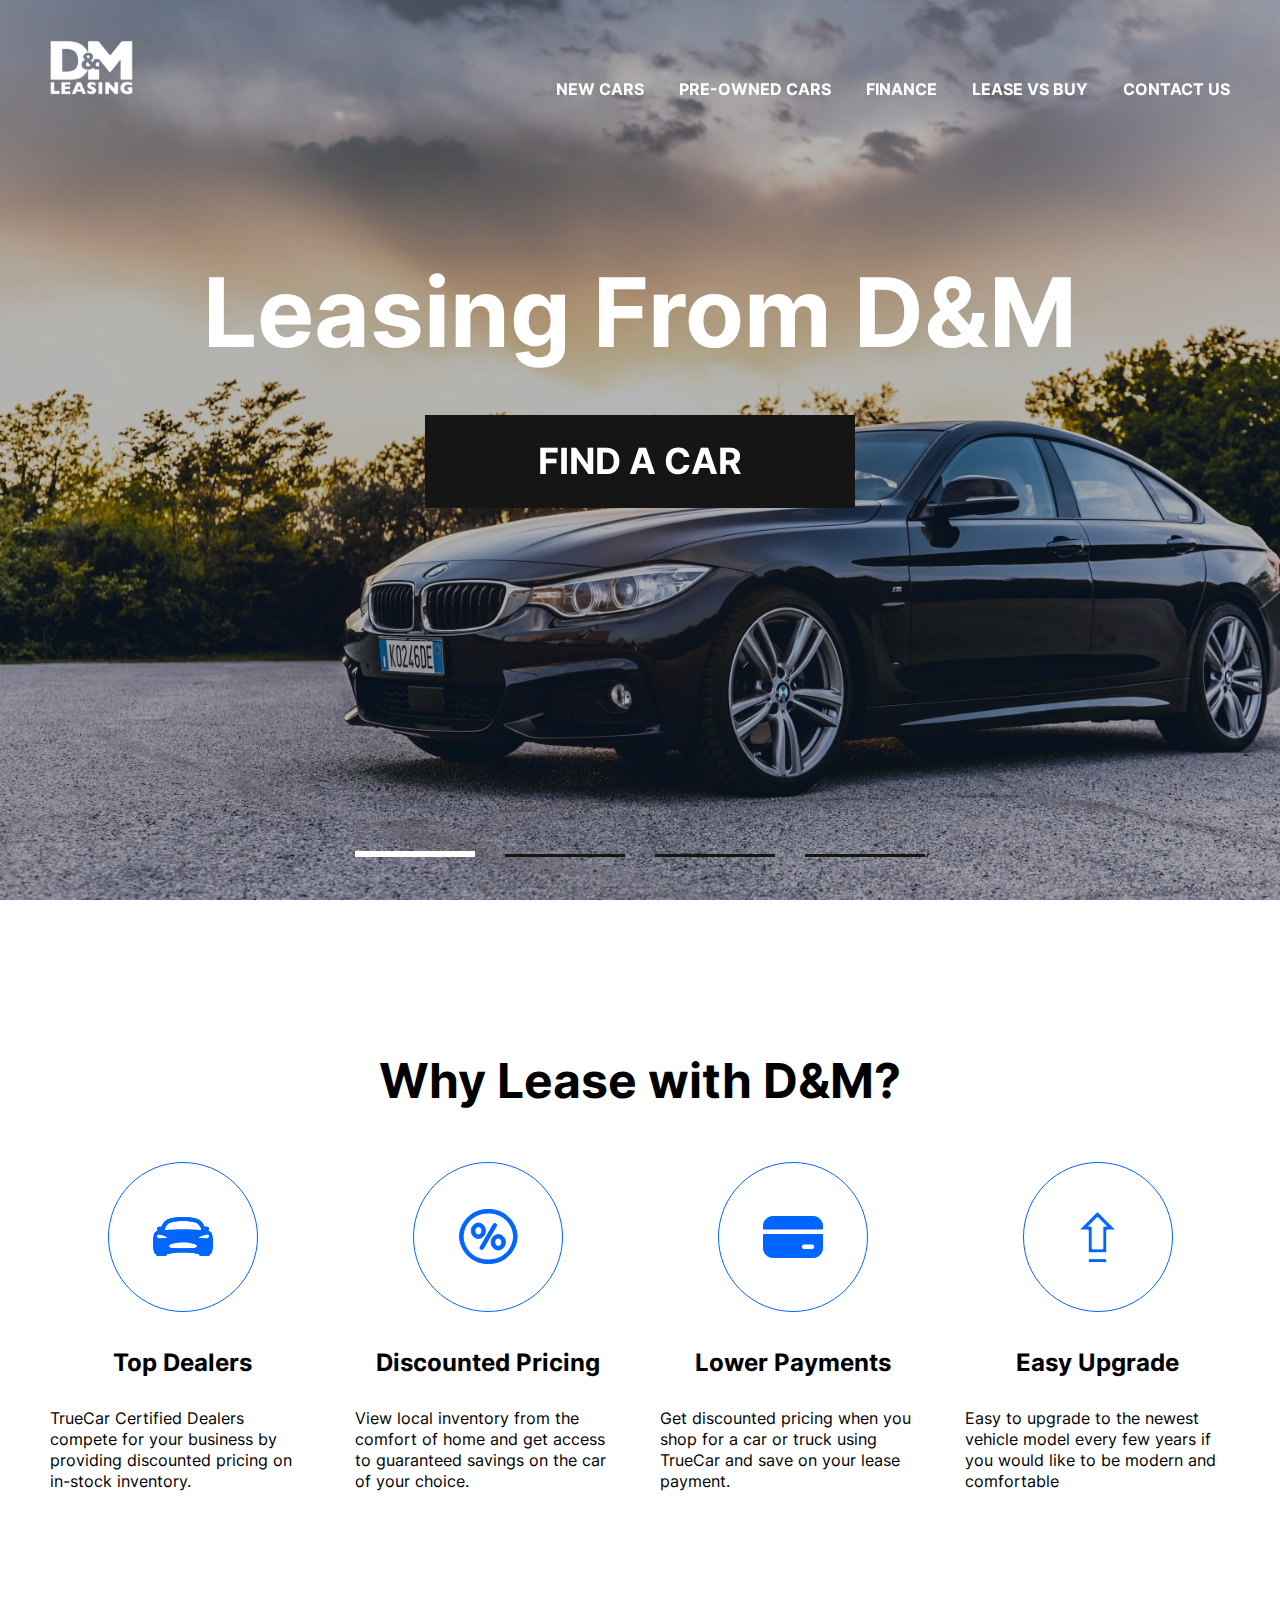
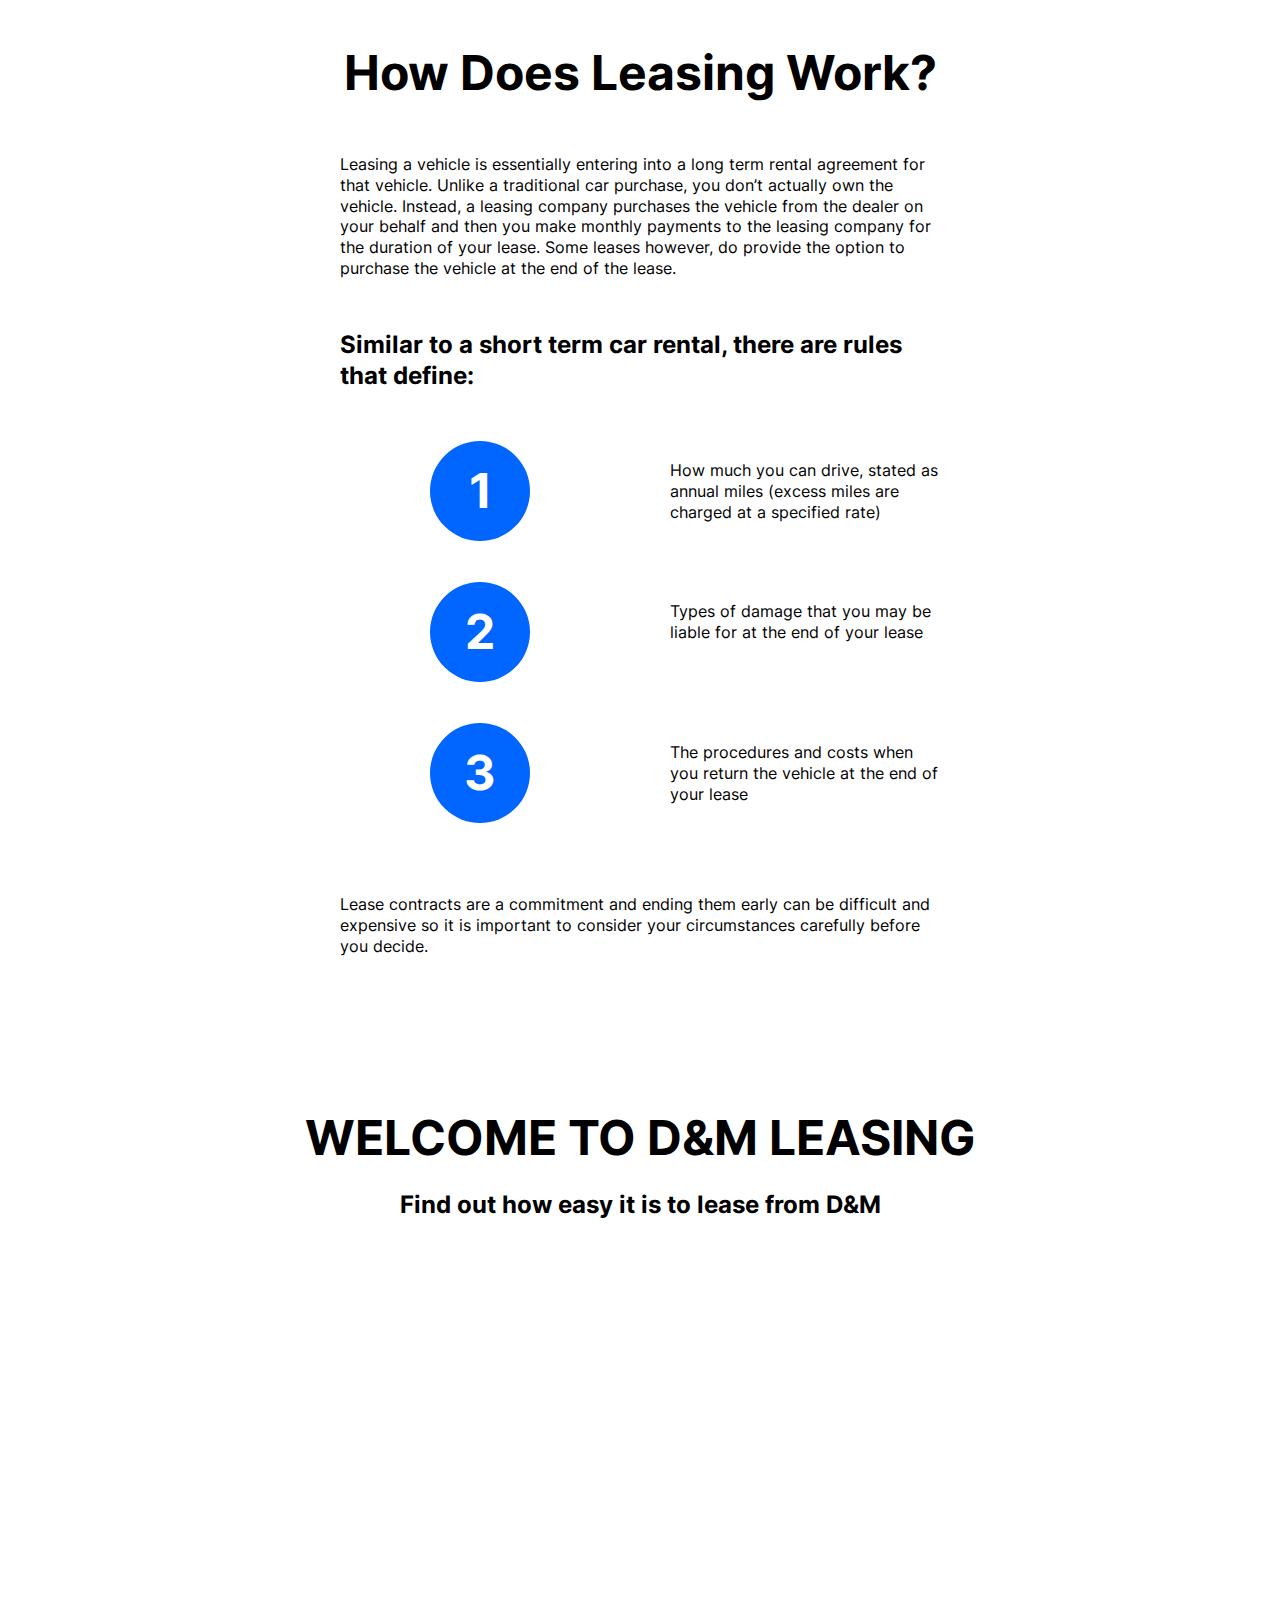
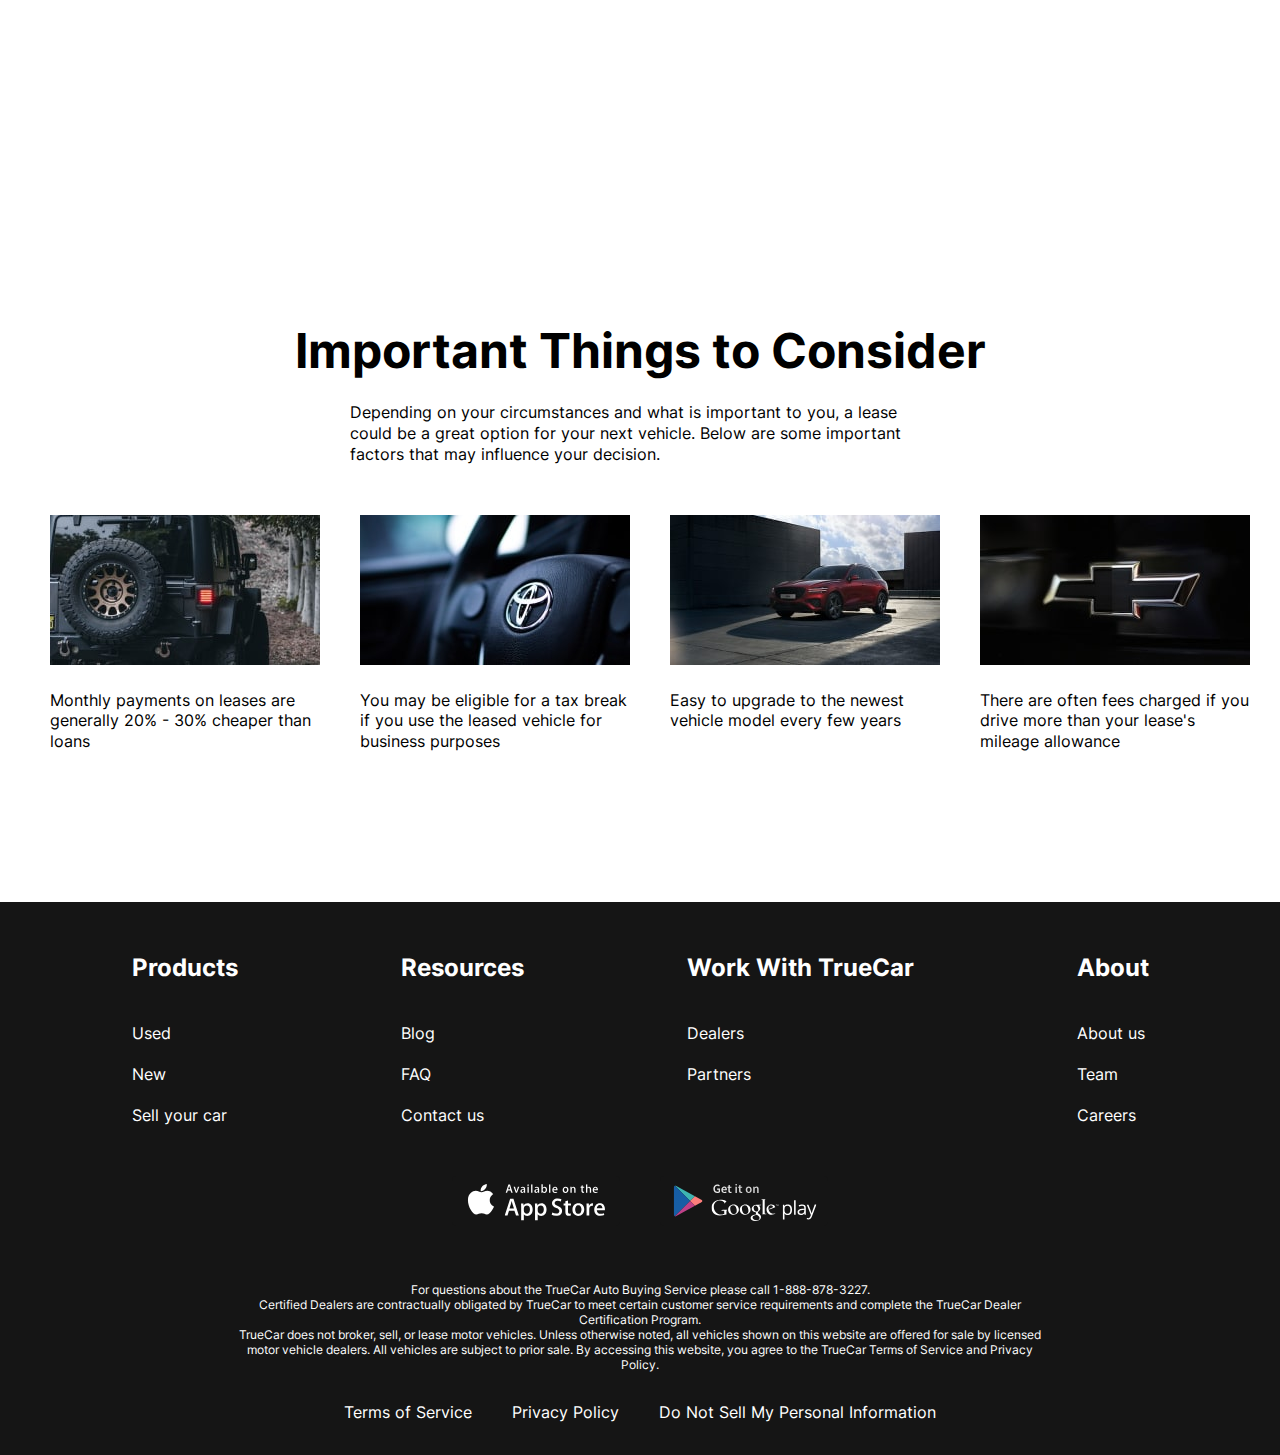
==== commit 2ab50c75: "Added optimization" ====
--- a/index.html
+++ b/index.html
@@ -2,12 +2,23 @@
 <html lang="en">
 <head>
     <meta charset="UTF-8">
-
-    <title>Title</title>
+    <meta name="viewport" content="width=device-width, initial-scale=1.0">
+
+    <title>Leasing From D&M</title>
+
+    <link rel="apple-touch-icon" sizes="180x180" href="/img/favicon/apple-touch-icon.png">
+    <link rel="icon" type="image/png" sizes="32x32" href="/img/favicon/favicon-32x32.png">
+    <link rel="icon" type="image/png" sizes="16x16" href="/img/favicon/favicon-16x16.png">
+    <link rel="manifest" href="/img/favicon/site.webmanifest">
+    <link rel="mask-icon" href="/img/favicon/safari-pinned-tab.svg" color="#000000">
+    <link rel="shortcut icon" href="/img/favicon/favicon.ico">
+    <meta name="msapplication-TileColor" content="#0f1318">
+    <meta name="msapplication-config" content="/img/favicon/browserconfig.xml">
+    <meta name="theme-color" content="#120f0f">
 
     <link rel="stylesheet"
           href="https://cdn.jsdelivr.net/npm/swiper@9/swiper-bundle.min.css"/>
-    <link rel="stylesheet" href="css/style.css">
+    <link rel="stylesheet" href="css/style.min.css">
 </head>
 <body>
 
@@ -19,9 +30,14 @@
                     <img src="img/svg/logo.svg" alt="Leasing From D&M" class="header__logo-img">
                 </a>
                 <nav class="header__menu">
+                    <button class="header__menu-burger">
+                        <span></span>
+                        <span></span>
+                        <span></span>
+                    </button>
                     <ul class="header__menu-list">
                         <li class="header__menu-item">
-                            <a href="#!" class="header__menu-item-link">
+                            <a href="new-cars.html" class="header__menu-item-link">
                                 NEW CARS
                             </a>
                         </li>
@@ -41,7 +57,7 @@
                             </a>
                         </li>
                         <li class="header__menu-item">
-                            <a href="#!" class="header__menu-item-link">
+                            <a href="contacts.html" class="header__menu-item-link">
                                 CONTACT US
                             </a>
                         </li>
@@ -65,10 +81,10 @@
         <div class="top__slider">
             <div class="swiper">
                 <div class="swiper-wrapper">
-                    <div class="swiper-slide" style="background-image: url(img/slider-car1.jpg);"></div>
-                    <div class="swiper-slide" style="background-image: url(img/slider-car2.jpg);"></div>
-                    <div class="swiper-slide" style="background-image: url(img/slider-car3.jpg);"></div>
-                    <div class="swiper-slide" style="background-image: url(img/slider-car4.jpg);"></div>
+                    <div class="swiper-slide" style="background-image: url(img/slider-car1-min.jpg);"></div>
+                    <div class="swiper-slide" style="background-image: url(img/slider-car2-min.jpg);"></div>
+                    <div class="swiper-slide" style="background-image: url(img/slider-car3-min.jpg);"></div>
+                    <div class="swiper-slide" style="background-image: url(img/slider-car4-min.jpg);"></div>
                 </div>
                 <div class="swiper-pagination"></div>
             </div>
@@ -168,7 +184,7 @@
                 </p>
                 <ul class="considerations__list">
                     <li class="considerations__item">
-                        <img src="img/considerations1.jpg"
+                        <img src="img/considerations1-min.jpg"
                              alt="Considerations-image 1"
                              class="considerations__item-img">
                         <p class="considerations__item-text">
@@ -176,7 +192,7 @@
                         </p>
                     </li>
                     <li class="considerations__item">
-                        <img src="img/considerations2.jpg"
+                        <img src="img/considerations2-min.jpg"
                              alt="Considerations-image 2"
                              class="considerations__item-img">
                         <p class="considerations__item-text">
@@ -184,7 +200,7 @@
                         </p>
                     </li>
                     <li class="considerations__item">
-                        <img src="img/considerations3.jpg"
+                        <img src="img/considerations3-min.jpg"
                              alt="Considerations-image 3"
                              class="considerations__item-img">
                         <p class="considerations__item-text">
@@ -192,7 +208,7 @@
                         </p>
                     </li>
                     <li class="considerations__item">
-                        <img src="img/considerations4.jpg"
+                        <img src="img/considerations4-min.jpg"
                              alt="Considerations-image 4"
                              class="considerations__item-img">
                         <p class="considerations__item-text">
@@ -351,7 +367,7 @@
 </div>
 
 <script src="https://cdn.jsdelivr.net/npm/swiper@9/swiper-bundle.min.js"></script>
-<script src="js/main.js"></script>
+<script src="js/main.min.js"></script>
 
 </body>
 </html>--- a/css/style.min.css
+++ b/css/style.min.css
@@ -0,0 +1 @@
+.header,.show-more-link{background-color:#151515}.benefits__list,.footer__copy,.second__title,.show-more-link,.top{text-align:center}@font-face{font-display:swap;font-family:Inter;font-style:normal;font-weight:400;src:url('../fonts/inter-v12-latin-regular.woff2') format('woff2'),url('../fonts/inter-v12-latin-regular.woff') format('woff')}@font-face{font-display:swap;font-family:Inter;font-style:normal;font-weight:700;src:url('../fonts/inter-v12-latin-700.woff2') format('woff2'),url('../fonts/inter-v12-latin-700.woff') format('woff')}a,abbr,acronym,address,applet,article,aside,audio,b,big,blockquote,body,canvas,caption,center,cite,code,dd,del,details,dfn,div,dl,dt,em,embed,fieldset,figcaption,figure,footer,form,h1,h2,h3,h4,h5,h6,header,hgroup,html,i,iframe,img,ins,kbd,label,legend,li,mark,menu,nav,object,ol,output,p,pre,q,ruby,s,samp,section,small,span,strike,strong,sub,summary,sup,table,tbody,td,tfoot,th,thead,time,tr,tt,u,ul,var,video{margin:0;padding:0;border:0;font-size:100%;vertical-align:baseline}article,aside,details,figcaption,figure,footer,header,hgroup,menu,nav,section{display:block}a{text-decoration:none}ol,ul{list-style:none}blockquote,q{quotes:none}blockquote:after,blockquote:before,q:after,q:before{content:''}table{border-collapse:collapse;border-spacing:0}html{box-sizing:border-box}*,::after,::before{box-sizing:inherit}body,html{height:100%}body{line-height:1.3;font-family:Inter,serif;font-size:16px;font-weight:400}.wrapper{min-height:100%;display:flex;flex-direction:column}.show-more-link{text-transform:uppercase;padding:13px;color:#fff;width:225px;margin:0 auto;display:block;transition:.3s}.show-more-link:hover{padding:15px}.second__title{margin-bottom:50px;font-size:48px;font-weight:700}.main{flex-grow:1}.container{max-width:1200px;margin:0 auto;padding:0 10px}.header__inner{padding-top:40px;padding-bottom:45px;display:flex;flex-wrap:wrap;justify-content:space-between;align-items:flex-end}.header-main{background-color:transparent;position:absolute;z-index:8;left:0;right:0}.swiper::after,.top{z-index:5;right:0;position:absolute;left:0}.header__menu-burger{width:30px;height:25px;flex-direction:column;justify-content:space-between;padding:0;border:none;background-color:transparent;cursor:pointer;display:none;margin-bottom:20px}.footer,.top__title-link{background-color:#151515}.header__menu-burger span{height:2px;background-color:#fff;width:100%}.header__menu-list{display:flex;flex-wrap:wrap;gap:35px}.footer__apps,.footer__menu{flex-wrap:wrap;display:flex}.header__menu-item-link{color:#fff;font-weight:700;font-size:16px;line-height:19px;text-transform:uppercase;transition:.2s}.footer__copy-nav-item-link:hover,.footer__menu-item-link:hover,.header__menu-item-link-active,.header__menu-item-link:hover{color:#06f}.footer{padding:50px 0 32px;color:#fff}.footer__menu{justify-content:space-around;margin-bottom:50px}.footer__menu-title{font-weight:700;font-size:24px;color:#fff;padding-bottom:20px}.footer__menu-list{max-width:250px}.footer__menu-item-link{color:#fff;transition:.3s}.footer__app-item-img{transition:.5s}.footer__app-item-img:hover{height:101%;width:101%}.footer__menu-item{padding-top:20px}.footer__menu-item:first-child{padding-top:0}.footer__apps{justify-content:center;gap:40px;margin-bottom:52px}.footer__copy{max-width:806px;margin:0 auto 30px}.benefits__item-img,.benefits__item-title{margin-bottom:30px}.footer__copy-text{font-size:12px;line-height:15px}.footer__copy-nav-list{display:flex;flex-wrap:wrap;justify-content:center;gap:40px}.footer__copy-nav-item-link{color:#fff;transition:.3s}.top{color:#fff;padding-top:250px;padding-bottom:50px}.title{padding-bottom:40px;font-size:96px;font-weight:700}.top__title-link{padding:23px;max-width:430px;width:100%;display:inline-block;text-transform:uppercase;font-size:36px;font-weight:700;color:#fff;transition:.1s}.benefits__item-title,.contacts__text,.welcome-video__text,.workflow__mini-title{font-weight:700;font-size:24px}.top__title-link:hover{max-width:435px;padding:24px}.swiper::after{content:'';background:rgba(21,21,21,.3);bottom:0;top:0}.swiper-slide{background-repeat:no-repeat;background-size:cover;background-position:center;height:100vh}.swiper-pagination-bullet{width:120px;height:3px;background-color:#151515;border-radius:0;opacity:1}.swiper-pagination-bullet-active{height:6px;background-color:#fff}.swiper-pagination-horizontal.swiper-pagination-bullets .swiper-pagination-bullet{margin:0 15px}.swiper-pagination-bullets.swiper-pagination-horizontal{bottom:38px}.benefits{padding:150px 0}.benefits__list{display:grid;grid-template-columns:repeat(4,1fr);gap:40px}.benefits__item-text{text-align:left}.blog,.considerations,.welcome-video,.workflow{padding-bottom:150px}.workflow__inner{max-width:600px;margin:0 auto}.workflow__mini-title{padding-top:50px}.workflow__list{padding:50px 0 70px;counter-reset:Counter}.workflow__list-item{width:270px;position:relative;margin-left:auto;box-sizing:content-box;padding:19px 0 19px 240px;min-height:63px}.workflow__list-item+.workflow__list-item{margin-top:40px}.workflow__list-item::before{counter-increment:Counter;content:counter(Counter);display:flex;position:absolute;justify-content:center;align-items:center;font-size:48px;font-weight:700;background-color:#06f;width:100px;height:100px;border-radius:50%;left:0;top:0;color:#fff}.considerations__item-img,.considerations__title,.contacts__title,.welcome-video__title{margin-bottom:20px}.welcome-video__text{margin-bottom:50px;text-align:center}.welcome-video__video{margin:0 auto;display:block}.considerations__text{margin:0 auto 50px;max-width:580px}.considerations__list{display:grid;grid-template-columns:repeat(4,1fr);gap:40px}.catalog,.contacts{padding:100px 0 150px}.contacts__text{text-align:center;margin-bottom:50px;padding:0 100px}.contacts-form{max-width:580px;margin:0 auto;display:flex;flex-wrap:wrap;justify-content:space-between}.contacts__form-input,.contacts__form-textarea{line-height:1.3;color:#000;margin-bottom:50px;font-family:Inter,sans-serif;font-size:16px;font-weight:400;border:1px solid #06f}.contacts__form-input{width:270px;padding:18px 20px;display:inline-block}.blog__items,.catalog__card-list.catalog__card-list-active{display:grid}.contacts__form-input::placeholder,.contacts__form-textarea::placeholder{opacity:50%;font-family:Inter,sans-serif;font-size:16px;font-weight:400;line-height:1.3;color:#000}.contacts__form-textarea{width:100%;resize:none;padding:28px 20px;height:290px}.contacts__form-button{text-transform:uppercase;color:#fff;background-color:#151515;font-family:Inter,sans-serif;font-size:16px;font-weight:400;padding:13px 61px;margin:0 auto;border:none;cursor:pointer;transition:.5s}.contacts__form-button:hover{padding:14px 63px}.blog__items{grid-template-columns:repeat(2,1fr);gap:40px;margin-bottom:70px}.blog__item{display:flex;flex-wrap:wrap;justify-content:space-between}.blog__item-img{margin-bottom:30px;width:100%}.blog__item-title{flex-basis:446px;font-size:24px;font-weight:700}.blog__item-link{color:#fff;background-color:#06f;padding:4px 20px;transition:.4s}.blog__item-link:hover{padding:4px 21px}.catalog__categories-list{display:flex;justify-content:space-between;gap:80px;padding:0 150px 100px}.catalog__categories-item-link{font-size:24px;font-weight:700;cursor:pointer;border:none;background-color:transparent;padding:0;transition:.5s}.catalog__categories-item-link:hover{color:#06f;opacity:.9}.catalog__categories-item-link-active{color:#06f}.catalog__card-list{display:none;grid-template-columns:repeat(4,1fr);gap:40px}.catalog__card-item{text-align:center;margin-bottom:100px}.catalog__card-item-img{display:block}.catalog__card-item-title{margin-bottom:20px;font-size:24px;font-weight:700;padding-top:20px}.catalog__card-content-wrapper{padding:0 5px;border:1px solid #06f;border-top:0}.catalog__card-item-text{margin-bottom:20px}.catalog__card-item-price{margin-bottom:20px;font-weight:700;font-size:24px}.catalog__card-item-link{display:block;border:1px solid #06f;border-top:0;color:#06f;transition:.3s}.catalog__card-item-link:hover{background-color:#06f;color:#fff}@media (max-width:1280px){.catalog__card-list{display:none;grid-template-columns:repeat(3,1fr);gap:40px}.catalog__card-item-img{width:100%}}@media (max-width:1180px){.considerations__list{gap:30px 20px}.considerations__item-img,.welcome-video__video{width:100%}}@media (max-width:1108px){.blog__item-title{margin-bottom:20px}}@media (max-width:1000px){.catalog__categories-list{gap:40px;padding:0 80px 80px}.catalog__card-item{margin-bottom:60px}}@media (max-width:860px){.benefits__list,.catalog__card-list,.considerations__list{grid-template-columns:repeat(2,1fr)}.header__logo,.header__menu-burger{position:relative;z-index:10}.benefits__list{gap:20px}.header__menu-burger{display:flex}.header__menu-list{z-index:5;position:absolute;background-color:#151515;flex-direction:column;top:0;left:0;right:0;bottom:0;padding-top:200px;height:100vh;align-items:center;transform:translateY(-100%);transition:.3s}.header__menu-list.header__menu-list-active{transform:translateY(0)}}@media (max-width:760px){.footer__menu{display:grid;grid-template-columns:repeat(2,1fr);gap:40px}.catalog__categories-list{gap:20px;padding:0 0 80px}.title{font-size:70px}.swiper-pagination-bullet{width:60px;height:4px}.top__title-link{padding:16px;max-width:360px;font-size:26px}.welcome-video__video{height:400px}}@media (max-width:600px){.catalog__card-item{margin-bottom:40px}.catalog__card-list{gap:20px}.blog__items{grid-template-columns:repeat(1,1fr)}.blog__item-link{padding:15px 20px}.blog__item-img{margin-bottom:20px}.contacts__form-textarea{padding:24px 20px;height:255px;margin-bottom:34px}.contacts{padding:100px 0}}@media (max-width:564px){.contacts__form-input{width:100%;margin-bottom:26px}.contacts__text{padding:0 20px}}@media (max-width:520px){.benefits__list,.catalog__card-list{grid-template-columns:repeat(1,1fr)}.catalog__categories-item-link{font-size:18px}.title{font-size:60px}.welcome-video__video{height:300px}.top__title-link{max-width:310px;font-size:24px}.workflow__list{padding:30px 0 40px}.workflow{padding-bottom:50px}.workflow__list-item{padding:70px 0 19px;margin-right:auto}.workflow__list-item::before{right:0;margin:0 auto;width:50px;height:50px;font-size:32px}.welcome-video{padding-bottom:110px}}@media (max-width:420px){.considerations__list{grid-template-columns:repeat(1,1fr)}.welcome-video__video{height:220px}.swiper-pagination-horizontal.swiper-pagination-bullets .swiper-pagination-bullet{margin:0 6px}.catalog__categories-list{display:grid;grid-template-columns:repeat(2,1fr);gap:20px}.swiper-pagination-bullet{width:40px;height:4px}}@media (max-height:660px){.top{padding-top:180px}}@media (max-height:580px){.top{padding-top:130px}.title{font-size:45px}.top__title-link{max-width:280px;font-size:18px}}@media (min-height:1070px){.top{padding-top:410px}}